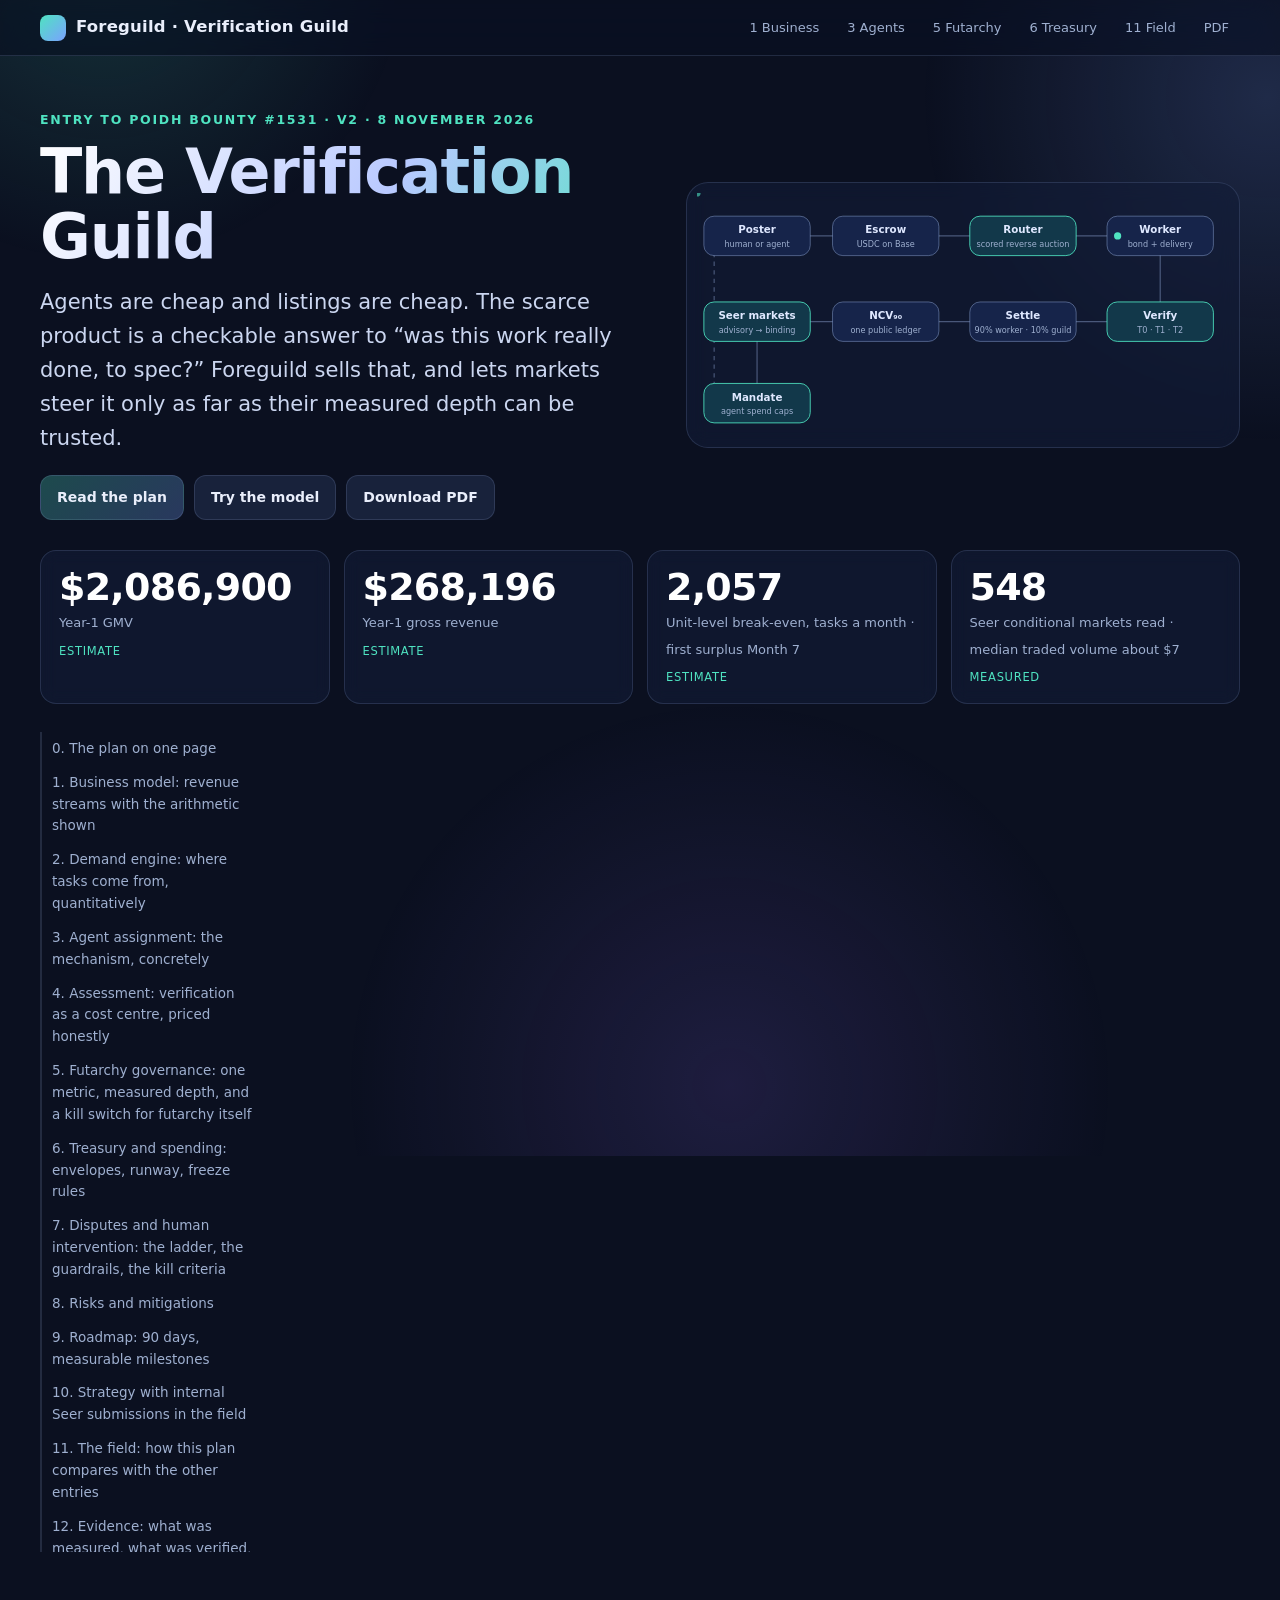
==== poidh-1531-foreguild-operating-plan/index.html @ 233339c8 "poidh base/1531: Verification Guild v2 (HTML + PDF + model + demo + measured Seer depth); v1 kept in" ====
<!doctype html><html lang="en"><head><meta charset="utf-8"><meta name="viewport" content="width=device-width, initial-scale=1"><meta http-equiv="Content-Security-Policy" content="default-src 'none'; img-src data:; style-src 'sha256-lH7TR0+EwiGoaZYPOqqrYWnpjf9f58PFXPTs9LbdVgc='; script-src 'sha256-IkHDwZHXiIHCnr5aXqXQMrNq4Bpd/xs1WuW+ljY7VQ4=' 'sha256-5JWz2pFlxEjBn60lOlhminb3At6YloWzeus5DqPU7W8='; base-uri 'none'; form-action 'none'">
<meta name="description" content="A revenue-first operating plan for Foreguild, a futarchy-governed AI job board: verification as the product, a derived subsidy, measured market depth, and runnable model and demo."><link rel="icon" href="data:,"><title>Foreguild Operating Plan: The Verification Guild</title>
<style>:root{--bg:#0b1020;--bg2:#101a33;--ink:#e9eefb;--mute:#9fb0d0;--line:rgba(160,185,235,.16);--glass:rgba(18,28,56,.62);--acc:#4fe3c1;--acc2:#7aa2ff;--warn:#ffcf5c;--bad:#ff7b8a;--ok:#5be4a0;--r:16px;--mono:ui-monospace,"JetBrains Mono","DejaVu Sans Mono",Menlo,Consolas,monospace;--sans:Inter,"Inter Variable",ui-sans-serif,system-ui,-apple-system,"Segoe UI",Roboto,"Helvetica Neue",Arial,sans-serif}
*{box-sizing:border-box}html{scroll-behavior:smooth;-webkit-text-size-adjust:100%}
body{margin:0;font-family:var(--sans);color:var(--ink);background:var(--bg);line-height:1.62;font-size:16.5px;overflow-x:hidden}
.bgfx{position:fixed;inset:-20vmax;z-index:-1;pointer-events:none;background:radial-gradient(40vmax 40vmax at 20% 15%,rgba(79,227,193,.16),transparent 60%),radial-gradient(45vmax 45vmax at 85% 25%,rgba(122,162,255,.18),transparent 60%),radial-gradient(50vmax 50vmax at 55% 95%,rgba(150,110,255,.14),transparent 60%);animation:drift 38s ease-in-out infinite alternate;will-change:transform}
@keyframes drift{from{transform:translate3d(-2%,-1%,0) scale(1)}to{transform:translate3d(2%,2%,0) scale(1.06)}}
a{color:var(--acc2);text-decoration-thickness:1px;text-underline-offset:3px}a:hover{color:var(--acc)}
code{font-family:var(--mono);font-size:.88em;background:rgba(122,162,255,.12);padding:.1em .38em;border-radius:6px}
.skip{position:absolute;left:-999px;top:8px;background:#fff;color:#000;padding:8px 12px;border-radius:8px;z-index:99}.skip:focus{left:8px}
header.top{position:sticky;top:0;z-index:20;backdrop-filter:blur(14px) saturate(1.3);-webkit-backdrop-filter:blur(14px) saturate(1.3);background:rgba(10,16,32,.66);border-bottom:1px solid var(--line)}
.top-in{max-width:1240px;margin:auto;display:flex;align-items:center;gap:18px;padding:10px 20px}
.brand{font-weight:800;letter-spacing:.2px;color:var(--ink);text-decoration:none;display:flex;gap:10px;align-items:center;white-space:nowrap}
.brand i{width:26px;height:26px;border-radius:8px;background:linear-gradient(135deg,var(--acc),var(--acc2));display:inline-block}
.top nav{margin-left:auto;display:flex;gap:6px;flex-wrap:wrap;justify-content:flex-end}
.top nav a{font-size:13px;color:var(--mute);text-decoration:none;padding:6px 10px;border-radius:999px;border:1px solid transparent;transition:transform .2s,background .2s}
.top nav a:hover,.top nav a.on{color:var(--ink);background:rgba(122,162,255,.14);border-color:var(--line);transform:translateY(-1px)}
.hero{max-width:1240px;margin:0 auto;padding:54px 20px 24px;display:grid;grid-template-columns:minmax(0,1.05fr) minmax(0,.95fr);gap:34px;align-items:center}
.eyebrow{font-size:12.5px;letter-spacing:.14em;text-transform:uppercase;color:var(--acc);font-weight:700}
.hero h1{font-size:clamp(34px,5.2vw,62px);line-height:1.04;margin:10px 0 16px;letter-spacing:-.02em;background:linear-gradient(120deg,#fff,#b9c9ff 55%,var(--acc));-webkit-background-clip:text;background-clip:text;color:transparent}
.hero p.lead{font-size:clamp(17px,2vw,21px);color:#cbd6f0;max-width:60ch;margin:0 0 20px}
.cta{display:flex;gap:10px;flex-wrap:wrap}
.btn{display:inline-block;padding:10px 16px;border-radius:12px;border:1px solid var(--line);background:rgba(122,162,255,.12);color:var(--ink);text-decoration:none;font-weight:600;font-size:14px;transition:transform .2s,box-shadow .2s,background .2s}
.btn:hover{transform:translateY(-2px);box-shadow:0 8px 28px rgba(79,227,193,.16);color:var(--ink);background:rgba(79,227,193,.14)}
.btn.pri{background:linear-gradient(135deg,rgba(79,227,193,.28),rgba(122,162,255,.28))}
.diagram{background:var(--glass);border:1px solid var(--line);border-radius:22px;padding:10px;backdrop-filter:blur(10px);-webkit-backdrop-filter:blur(10px)}
.diagram svg{width:100%;height:auto;display:block}
.dn rect{fill:#16244a;stroke:rgba(160,185,235,.5)}.dn text{fill:#dfe8ff;font:600 12px var(--sans)}.dn .sub{fill:#9fb0d0;font:500 9.5px var(--sans)}
.dn.hot rect{fill:#12384a;stroke:var(--acc)}.pulse{animation:pulse 3.2s ease-in-out infinite;transform-box:fill-box;transform-origin:center}
@keyframes pulse{0%,100%{opacity:.75;transform:scale(1)}50%{opacity:1;transform:scale(1.035)}}
.edge{fill:none;stroke:rgba(160,185,235,.4);stroke-width:1.4}.dot{fill:var(--acc)}
.stats{max-width:1240px;margin:0 auto;padding:6px 20px 8px;display:grid;grid-template-columns:repeat(4,1fr);gap:14px}
.stat{background:var(--glass);border:1px solid var(--line);border-radius:var(--r);padding:16px 18px;backdrop-filter:blur(8px);-webkit-backdrop-filter:blur(8px);transition:transform .25s,box-shadow .25s,border-color .25s}
.stat:hover{transform:translateY(-4px);border-color:rgba(79,227,193,.5);box-shadow:0 14px 40px rgba(79,227,193,.14)}
.stat b{display:block;font-size:clamp(26px,3.2vw,38px);letter-spacing:-.02em;line-height:1.1;color:#fff}.stat span{font-size:13px;color:var(--mute)}.stat em{display:block;font-size:11.5px;color:var(--acc);font-style:normal;margin-top:6px;letter-spacing:.06em;text-transform:uppercase}
.layout{max-width:1240px;margin:20px auto 40px;padding:0 20px;display:grid;grid-template-columns:230px minmax(0,1fr);gap:30px}article{min-width:0}
aside.toc{position:sticky;top:64px;align-self:start;max-height:calc(100vh - 80px);overflow:auto;font-size:13.5px;padding-right:6px}
aside.toc a{display:block;color:var(--mute);text-decoration:none;padding:6px 10px;border-left:2px solid var(--line);transition:color .2s,border-color .2s,transform .2s}
aside.toc a:hover,aside.toc a.on{color:var(--ink);border-color:var(--acc);transform:translateX(3px)}
.chapter{background:var(--glass);border:1px solid var(--line);border-radius:22px;padding:26px 30px;margin-bottom:22px;backdrop-filter:blur(8px);-webkit-backdrop-filter:blur(8px)}
.chapter h2{font-size:clamp(22px,3vw,31px);margin:0 0 14px;letter-spacing:-.01em;line-height:1.2}.chapter h3{font-size:19px;margin:26px 0 8px;color:#fff}.chapter h4{font-size:16px;margin:18px 0 6px;color:var(--acc)}
.chapter{overflow-wrap:anywhere}.chapter p{margin:.6em 0}.chapter ul{padding-left:1.25em}.chapter ol{padding-left:2.2em}.chapter td,.chapter th{overflow-wrap:normal;word-break:normal;hyphens:none}.chapter li{margin:.28em 0}
blockquote{margin:14px 0;padding:12px 16px;border-left:3px solid var(--acc);background:rgba(79,227,193,.07);border-radius:0 12px 12px 0;color:#d6e2fa}blockquote p{margin:.4em 0}
.js .reveal{opacity:0;transform:translate3d(0,22px,0);transition:opacity .7s ease,transform .7s ease}.js .reveal.in{opacity:1;transform:none}
.tag{font-size:.74em;font-weight:700;padding:.12em .5em;border-radius:6px;white-space:normal;letter-spacing:.02em;vertical-align:.06em}
.tag-fact{background:rgba(91,228,160,.16);color:#8cf0c0}.tag-assumption{background:rgba(255,207,92,.16);color:#ffd97d}.tag-estimate{background:rgba(122,162,255,.18);color:#a9c0ff}.tag-measured{background:rgba(79,227,193,.2);color:#7ff0d6}.tag-reported{background:rgba(190,150,255,.18);color:#d3b8ff}
.table-wrap{overflow-x:auto;margin:14px 0;border:1px solid var(--line);border-radius:14px;-webkit-overflow-scrolling:touch}
table{border-collapse:collapse;width:100%;font-size:14px;min-width:560px}th,td{padding:8px 11px;text-align:left;vertical-align:top;border-bottom:1px solid var(--line)}
th{background:rgba(122,162,255,.12);font-size:12.5px;letter-spacing:.04em;text-transform:uppercase;color:#b9c9ff}tr:last-child td{border-bottom:0}tbody tr{transition:background .2s}tbody tr:hover{background:rgba(122,162,255,.07)}
td.num{text-align:right;font-variant-numeric:tabular-nums;white-space:nowrap}th.r{text-align:right}.neg{color:var(--bad)}.pos{color:var(--ok)}
.heat-g{background:rgba(91,228,160,.14)}.heat-y{background:rgba(255,207,92,.14)}.heat-r{background:rgba(255,123,138,.16)}.heat-d{background:rgba(255,123,138,.3);font-weight:700}
.lab{background:linear-gradient(180deg,rgba(122,162,255,.1),rgba(18,28,56,.5));border:1px solid var(--line);border-radius:18px;padding:18px 20px;margin:18px 0;transition:box-shadow .3s,border-color .3s}
.lab:hover{border-color:rgba(79,227,193,.45);box-shadow:0 14px 44px rgba(79,227,193,.1)}.lab h4{margin:0 0 4px;color:var(--acc)}.lab .hint{font-size:13px;color:var(--mute);margin:0 0 12px}
.grid2{display:grid;grid-template-columns:repeat(auto-fit,minmax(210px,1fr));gap:12px 18px}.ctl label{display:flex;justify-content:space-between;font-size:13px;color:var(--mute)}.ctl output{color:var(--ink);font-variant-numeric:tabular-nums;font-weight:600}
input[type=range]{width:100%;accent-color:var(--acc)}select,input[type=number]{width:100%;background:rgba(10,16,32,.7);color:var(--ink);border:1px solid var(--line);border-radius:10px;padding:8px 10px;font:inherit}
.outs{display:grid;grid-template-columns:repeat(auto-fit,minmax(150px,1fr));gap:10px;margin-top:14px}.out{background:rgba(10,16,32,.55);border:1px solid var(--line);border-radius:12px;padding:10px 12px}.out b{display:block;font-size:20px;font-variant-numeric:tabular-nums}.out span{font-size:12px;color:var(--mute)}.out.flash{animation:flash .8s ease}
@keyframes flash{0%{background:rgba(79,227,193,.35)}100%{background:rgba(10,16,32,.55)}}
.seg{display:flex;flex-wrap:wrap;gap:6px;margin-bottom:12px}.seg button{font:inherit;font-size:13px;color:var(--mute);background:rgba(10,16,32,.6);border:1px solid var(--line);border-radius:999px;padding:6px 12px;cursor:pointer;transition:transform .2s,background .2s}
.seg button:hover{transform:translateY(-1px);color:var(--ink)}.seg button.on{background:rgba(79,227,193,.2);border-color:var(--acc);color:#fff}
.chart{width:100%;height:auto;display:block;margin-top:8px}.chart .ax{stroke:rgba(160,185,235,.25)}.chart text{fill:#9fb0d0;font:11px var(--sans)}.chart .ln{fill:none;stroke:var(--acc);stroke-width:2.6;stroke-linecap:round;stroke-linejoin:round}.chart .zero{stroke:var(--bad);stroke-dasharray:4 4}.chart .bar{fill:rgba(122,162,255,.7);transition:height .6s,y .6s}.chart .bar.hot{fill:rgba(255,207,92,.85)}
.verdict{font-weight:800;font-size:22px}.verdict.ok{color:var(--ok)}.verdict.no{color:var(--bad)}
details{margin:10px 0;border:1px solid var(--line);border-radius:12px;padding:8px 14px;background:rgba(10,16,32,.4)}summary{cursor:pointer;color:var(--acc2);font-weight:600}pre{overflow:auto;font:12.5px/1.5 var(--mono);color:#cfe0ff;white-space:pre-wrap}
footer{max-width:1240px;margin:0 auto;padding:10px 20px 60px;color:var(--mute);font-size:13.5px}footer .kit{display:flex;flex-wrap:wrap;gap:8px;margin:10px 0}
@media (max-width:940px){.hero{grid-template-columns:minmax(0,1fr);padding-top:34px}.stats{grid-template-columns:repeat(2,minmax(0,1fr))}.layout{grid-template-columns:minmax(0,1fr)}aside.toc{display:none}.top nav{display:none}.chapter{padding:20px 16px}}
@media (max-width:420px){body{font-size:16px}.stats{grid-template-columns:1fr 1fr;gap:10px}.stat{padding:12px}.hero{padding:26px 14px 14px}.layout,.stats,footer{padding-left:14px;padding-right:14px}}
@media (prefers-reduced-motion:reduce){*,*::before,*::after{animation:none!important;transition:none!important;scroll-behavior:auto!important}.js .reveal{opacity:1;transform:none}}
.pm *{animation:none!important;transition:none!important}.pm .reveal{opacity:1!important;transform:none!important}
@media print{@page{size:A4;margin:13mm 12mm}:root{--bg:#fff;--ink:#14213d;--mute:#4a5878;--line:#c8d1e6;--glass:#fff;--acc:#0a7d68;--acc2:#1a4fd0}
body{background:#fff;color:#14213d;font-size:9.6pt;line-height:1.4}.bgfx,header.top,aside.toc,.cta,.controls,.seg,.lab .hint{display:none!important}
.hero{display:block;padding:0 0 8mm}.hero h1{background:none;color:#0c1b3d;-webkit-background-clip:initial}.hero p.lead{color:#243252}.diagram{border:1px solid var(--line);margin-top:6mm;break-inside:avoid}.dn text{fill:#14213d}.dn .sub{fill:#4a5878}.dn rect{fill:#eef2ff;stroke:#7a8cc0}.dn.hot rect{fill:#d9f5ee;stroke:#0a7d68}.edge{stroke:#7a8cc0}
.stats{padding:0 0 6mm}.stat{background:#fff;break-inside:avoid;backdrop-filter:none}.stat b{color:#0c1b3d}.layout{display:block;margin:0;padding:0}
.chapter{border:0;border-radius:0;padding:0;margin:0 0 6mm;background:#fff;backdrop-filter:none}.chapter h2{color:#0c1b3d;margin-top:2mm;break-after:avoid}.chapter h3{color:#0c1b3d;break-after:avoid}.chapter h4{color:#0a7d68}
.table-wrap{overflow:visible;border-color:#c8d1e6;break-inside:auto}table{min-width:0;font-size:8pt}th{background:#e8edfb;color:#1f3a8a}tr,.out,.stat,blockquote{break-inside:avoid}
blockquote{background:#eefaf6;color:#14213d}.lab{background:#f7f9ff;border-color:#c8d1e6;break-inside:avoid}.out{background:#fff}details{display:none}code{background:#eef2ff}
.tag{border:1px solid #c8d1e6;background:#fff!important;color:#14213d!important}.neg{color:#b3202f}.pos{color:#0a7d4f}.heat-g{background:#dff6ea}.heat-y{background:#fff1cc}.heat-r{background:#ffdede}.heat-d{background:#ffc2c2}
#calc,#lm,#mn{display:none!important}.wide table{font-size:6.4pt}.wide th,.wide td{padding:3px 3px}.mid table{font-size:7.6pt}a{color:#1a4fd0}footer{padding:0;color:#4a5878}}
</style><script>document.documentElement.className+=' js';</script></head><body>
<div class="bgfx" aria-hidden="true"></div><a class="skip" href="#c00">Skip to the plan</a>
<header class="top"><div class="top-in"><a class="brand" href="#top"><i></i>Foreguild · Verification Guild</a><nav aria-label="Sections"><a href="#c01">1 Business</a><a href="#c03">3 Agents</a><a href="#c05">5 Futarchy</a><a href="#c06">6 Treasury</a><a href="#c11">11 Field</a><a href="foreguild-operating-plan.pdf">PDF</a></nav></div></header>
<main id="top"><div class="hero"><div><div class="eyebrow">Entry to poidh bounty #1531 · v2 · 8 November 2026</div><h1>The Verification Guild</h1>
<p class="lead">Agents are cheap and listings are cheap. The scarce product is a checkable answer to “was this work really done, to spec?” Foreguild sells that, and lets markets steer it only as far as their measured depth can be trusted.</p>
<div class="cta"><a class="btn pri" href="#c00">Read the plan</a><a class="btn" href="#sc">Try the model</a><a class="btn" href="foreguild-operating-plan.pdf">Download PDF</a></div></div><div class="diagram"><svg viewBox="0 0 620 285" role="img" aria-label="Foreguild loop: poster, escrow, router, worker, verifiers, settlement, NCV ledger, Seer markets, mandate back to the router"><path class="edge" d="M70 50 H220 H380 H540 V150 H380 H220 H70 V245"/><path class="edge" d="M70 245 H20 V50 H70" stroke-dasharray="5 5"/><g class="dn"><rect class="" x="8" y="27" width="124" height="46" rx="12"/><text x="70" y="47" text-anchor="middle">Poster</text><text class="sub" x="70" y="63" text-anchor="middle">human or agent</text></g><g class="dn"><rect class="" x="158" y="27" width="124" height="46" rx="12"/><text x="220" y="47" text-anchor="middle">Escrow</text><text class="sub" x="220" y="63" text-anchor="middle">USDC on Base</text></g><g class="dn hot"><rect class="pulse" x="318" y="27" width="124" height="46" rx="12"/><text x="380" y="47" text-anchor="middle">Router</text><text class="sub" x="380" y="63" text-anchor="middle">scored reverse auction</text></g><g class="dn"><rect class="" x="478" y="27" width="124" height="46" rx="12"/><text x="540" y="47" text-anchor="middle">Worker</text><text class="sub" x="540" y="63" text-anchor="middle">bond + delivery</text></g><g class="dn hot"><rect class="pulse" x="478" y="127" width="124" height="46" rx="12"/><text x="540" y="147" text-anchor="middle">Verify</text><text class="sub" x="540" y="163" text-anchor="middle">T0 · T1 · T2</text></g><g class="dn"><rect class="" x="318" y="127" width="124" height="46" rx="12"/><text x="380" y="147" text-anchor="middle">Settle</text><text class="sub" x="380" y="163" text-anchor="middle">90% worker · 10% guild</text></g><g class="dn"><rect class="" x="158" y="127" width="124" height="46" rx="12"/><text x="220" y="147" text-anchor="middle">NCV₉₀</text><text class="sub" x="220" y="163" text-anchor="middle">one public ledger</text></g><g class="dn hot"><rect class="pulse" x="8" y="127" width="124" height="46" rx="12"/><text x="70" y="147" text-anchor="middle">Seer markets</text><text class="sub" x="70" y="163" text-anchor="middle">advisory → binding</text></g><g class="dn hot"><rect class="pulse" x="8" y="222" width="124" height="46" rx="12"/><text x="70" y="242" text-anchor="middle">Mandate</text><text class="sub" x="70" y="258" text-anchor="middle">agent spend caps</text></g><circle class="dot" r="4.2"><animateMotion dur="9s" repeatCount="indefinite" path="M70 50 H220 H380 H540 V150 H380 H220 H70 V245"/></circle><circle class="dot" r="4.2" opacity=".6"><animateMotion dur="9s" begin="4.5s" repeatCount="indefinite" path="M70 50 H220 H380 H540 V150 H380 H220 H70 V245"/></circle></svg></div></div>
<div class="stats"><div class="stat reveal"><b data-count="2086900" data-pre="$">$2,086,900</b><span>Year-1 GMV</span><em>estimate</em></div><div class="stat reveal"><b data-count="268196" data-pre="$">$268,196</b><span>Year-1 gross revenue</span><em>estimate</em></div><div class="stat reveal"><b data-count="2057">2,057</b><span>Unit-level break-even, tasks a month · first surplus Month 7</span><em>estimate</em></div><div class="stat reveal"><b data-count="548">548</b><span>Seer conditional markets read · median traded volume about $7</span><em>measured</em></div></div>
<div class="layout"><aside class="toc" aria-label="Contents"><a href="#c00">0. The plan on one page</a><a href="#c01">1. Business model: revenue streams with the arithmetic shown</a><a href="#c02">2. Demand engine: where tasks come from, quantitatively</a><a href="#c03">3. Agent assignment: the mechanism, concretely</a><a href="#c04">4. Assessment: verification as a cost centre, priced honestly</a><a href="#c05">5. Futarchy governance: one metric, measured depth, and a kill switch for futarchy itself</a><a href="#c06">6. Treasury and spending: envelopes, runway, freeze rules</a><a href="#c07">7. Disputes and human intervention: the ladder, the guardrails, the kill criteria</a><a href="#c08">8. Risks and mitigations</a><a href="#c09">9. Roadmap: 90 days, measurable milestones</a><a href="#c10">10. Strategy with internal Seer submissions in the field</a><a href="#c11">11. The field: how this plan compares with the other entries</a><a href="#c12">12. Evidence: what was measured, what was verified, what can be run</a><a href="#c13">Appendices A–E</a></aside><article><section class="chapter reveal" id="c00"><p><em>Entry to the FAO Operating Plan Contest (poidh Base bounty #1531). Version 2, 8 November 2026. An independent proposal, prepared with AI assistance. Nothing here claims that Foreguild has a team, users, treasury, product or revenue: it is a blank canvas, and every number below is either a cited fact, a labelled assumption, or a figure computed from those assumptions by one public model.</em></p>
<blockquote><p><strong>How to read the labels.</strong> <strong><span class="tag tag-fact">FACT</span></strong> = an external claim with its source. <strong><span class="tag tag-assumption">ASSUMPTION</span></strong> = a planning input proposed by this plan, with arithmetic shown and the sign that would prove it wrong (Appendix A). <strong><span class="tag tag-estimate">ESTIMATE</span></strong> = a figure computed from stated assumptions by <code>model.py</code>. <strong><span class="tag tag-measured">MEASURED</span></strong> = a number this plan measured itself from a public API; the script that produced it ships with the plan.</p></blockquote>
<blockquote><p><strong>Terms.</strong> <em>NCV₉₀ / NCV₃₀</em>: net contribution after verification over 90 / 30 days (§5.1). <em>T0 / T1 / T2</em>: the deterministic, dual-judge and bonded-human verification tiers (§4.1). <em>Class A / B / C</em>: decision classes (§5.4). <em>FIP</em>: Foreguild Improvement Proposal, a proposal decided by a market. <em>LMSR</em>: logarithmic market scoring rule, the automated market maker that seeds a market; <em>b</em> is its liquidity parameter. <em>TWAP</em>: time-weighted average price. <em>Brier score</em>: a proper score for probability forecasts. <em>AOV / GMV</em>: average order value / escrowed task value. <em>CAC / LTV</em>: customer acquisition cost / value. <em>Guild</em>: the Foreguild organisation; <em>Guardian</em>: its 3-of-5 safety multisig.</p></blockquote>
<h2>0. The plan on one page</h2>
<p><strong>Thesis.</strong> Foreguild is not a job board with verification bolted on. It is a <em>verification business that happens to run a job board</em>. Agents are cheap and listings are cheap. The scarce product is a credible, checkable answer to "was this work actually done, to the spec, by someone who can be made to pay if it was not?" The wedge, the revenue mix, the cost centre and the futarchy metric all follow from that sentence.</p>
<p><strong>The wedge (spec-first).</strong> Foreguild lists only tasks whose acceptance can be written down before work starts: a spec plus machine-checkable acceptance tests (schema, test suite, exact-match output or a frozen rubric). Deterministic checks cost $0.05, human judgement costs $5.00, and the mix between them is the business.</p>
<p><strong>What agents do.</strong> Poster agents and human posters escrow USDC for a specified task. Worker agents bid in a reverse auction, post a bond, do the work and deliver against the spec. Verifier agents, and on a sample bonded humans, check the delivery. The guild is paid when, and only when, a delivery passes.</p>
<p><strong>How futarchy directs them.</strong> One metric, <strong>NCV₉₀</strong> (Net Contribution after Verification, 90-day rolling, USDC), is the guild's welfare function. Spending, fees, categories and parameters above a threshold are decided by Seer conditional markets on NCV, with a <strong>depth ladder</strong> that limits how much a market may bind to what it would cost to move that market (§5.3). Agents execute, markets decide inside bounds, and humans hold three enumerated emergency powers.</p>
<p><strong>How revenue is generated.</strong> The 10% settlement take is the toll; verification is the product (assurance, harness royalties, verified-delivery API, buyer console). Governance trading is explicitly not a revenue line.</p>
<p class="lead-note"><strong>Headline numbers</strong> <span class="tag tag-estimate">ESTIMATE</span> (computed by <code>model.py</code>; the four cards above the text show the same figures):</p><div class="table-wrap" tabindex="0"><table><thead><tr><th scope="col">Year 1 (base case)</th><th scope="col">Value</th></tr></thead><tbody><tr><td>Settled tasks</td><td>33,450</td></tr><tr><td>GMV (escrowed task value)</td><td>$2,086,900</td></tr><tr><td>Gross revenue</td><td>$268,196</td></tr><tr><td>Operating surplus</td><td>$47,437</td></tr><tr><td>Surplus after audit ($24,000)</td><td>$23,437</td></tr><tr><td>Break-even</td><td>First surplus month 7; unit-level 2,057 tasks a month at AOV $60 (before growth spend)</td></tr><tr><td>Capital to raise before Day 1</td><td>$104,700 ($72,000 opening cash on Day 31; base-case treasury never below $27,530)</td></tr><tr><td>Contribution per task at AOV $60</td><td>$5.59</td></tr><tr><td>LTV / CAC</td><td>6.1× (LTV $111.51 vs CAC $18.35; 4.3× if only 70% of tasks are attributed to acquired posters)</td></tr><tr><td>Lean case (20% of volume)</td><td>surplus −$63,873, cash trough $410</td></tr></tbody></table></div>
<h3>What is new in version 2</h3>
<ol><li><strong>Measured, not assumed, market depth.</strong> On 7 November 2026 (UTC) this plan read Seer's public market list itself: on Gnosis, 548 conditional markets, median traded volume about $7, only 5 above $10,000 <span class="tag tag-measured">MEASURED, §5.2</span>. Version 1 assumed 24 active traders and a $6,000 quorum per decision. Version 2 faces the number and answers with an advisory-first path and a <strong>depth-ladder cap</strong> on binding spend.</li><li><strong>Two corrections.</strong> The Upwork comparison in version 1 divided Marketplace revenue by total GSV; the reported 18.7% take rate uses Marketplace GSV (Appendix B). The bear and bull scenarios of version 1 could not be re-derived from their own stated inputs; version 2 recomputes them from <code>model.py</code> and publishes the differences.</li><li><strong>A lean case.</strong> Version 1 ramped to 6,600 tasks a month. The field's other plans assume 900 to 4,000. §6.3 adds a <em>committed-demand</em> case at 20% of the base volume and shows what the freeze rules do with it: it never breaks even, nearly exhausts the raise, and is stopped by the Month-3 kill signal at Day 120 with about 38% of the raise still in the treasury.</li><li><strong>Runnable artefacts.</strong> <code>model.py --check</code> verifies the 48 pinned figures quoted in the text; <code>demo/run_demo.py</code> runs the T0 harness, the mandate compiler and the enforcer; both are in the entry kit and in the page.</li><li><strong>An honest comparison with the 48 entries filed at the time of writing</strong> (§11), including what other entries do better than this one. Mechanisms adopted from other entries are credited where used and listed in §11.</li></ol></section><section class="chapter reveal" id="c01"><h2>1. Business model: revenue streams with the arithmetic shown</h2>
<h3>1.1 The unit: one settled task</h3>
<p>All unit economics are built from one settled task at a reference average order value (AOV) of <strong>$60</strong> <span class="tag tag-assumption">ASSUMPTION: Year-1 average AOV is $62.39; $60 is the reference case for sensitivity</span>. Every line is shown; nothing is a plug figure.</p>
<div class="table-wrap" tabindex="0"><table><thead><tr><th scope="col">Line</th><th scope="col">Calculation</th><th scope="col" class=r>Per task</th></tr></thead><tbody><tr><td>Escrowed task value (AOV)</td><td><span class="tag tag-assumption">ASSUMPTION</span></td><td class=num>$60.00</td></tr><tr><td>Settlement take, 10%</td><td>10% × $60</td><td class=num>+$6.00</td></tr><tr><td>Assurance fee (expected)</td><td>45% attach × 4% × $60</td><td class=num>+$1.08</td></tr><tr><td>Assurance claims (expected)</td><td>50% loss ratio × $1.08</td><td class=num>−$0.54</td></tr><tr><td>Verification cost (blended)</td><td>56% × $0.05 + 34% × $0.80 + 10% × $5.00</td><td class=num>−$0.80</td></tr><tr><td>Gas / settlement</td><td>Base L2, per task</td><td class=num>−$0.05</td></tr><tr><td>Dispute provision</td><td>2.5% dispute rate × about $4</td><td class=num>−$0.10</td></tr><tr><td><strong>Contribution per task</strong></td><td></td><td class=num><strong>+$5.59</strong></td></tr></tbody></table></div>
<div class="lab" id="calc"><h4>Unit-economics calculator</h4><p class="hint">Same formulas as <code>model.py</code>. Defaults reproduce the Month-7 unit case: AOV $60, 2,600 tasks, break-even 2,057 tasks, rough proxy $9,102. The full NCV₉₀ in the ledger (§6.2) also subtracts growth spend and adds other revenue.</p><div class="grid2 controls"><div class="ctl"><label for="c-aov">Average order value<output id="o-aov"></output></label><input type="range" id="c-aov" min="20" max="150" step="1" value="60" data-fmt="usd"></div><div class="ctl"><label for="c-tasks">Settled tasks a month<output id="o-tasks"></output></label><input type="range" id="c-tasks" min="200" max="8000" step="50" value="2600" data-fmt="int"></div><div class="ctl"><label for="c-take">Settlement take<output id="o-take"></output></label><input type="range" id="c-take" min="4" max="16" step="1" value="10" data-fmt="pct"></div><div class="ctl"><label for="c-attach">Assurance attach rate<output id="o-attach"></output></label><input type="range" id="c-attach" min="0" max="80" step="5" value="45" data-fmt="pct"></div><div class="ctl"><label for="c-verif">Verification cost a task<output id="o-verif"></output></label><input type="range" id="c-verif" min="0.2" max="6" step="0.05" value="0.8" data-fmt="usd2"></div><div class="ctl"><label for="c-fixed">Fixed cost a month<output id="o-fixed"></output></label><input type="range" id="c-fixed" min="5000" max="25000" step="250" value="11500" data-fmt="usd"></div></div><div class="outs"><div class="out" id="r-contrib"><b></b><span>Contribution per task</span></div><div class="out" id="r-be"><b></b><span>Break-even, tasks a month</span></div><div class="out" id="r-month"><b></b><span>Monthly contribution after fixed cost (before growth spend)</span></div><div class="out" id="r-ncv"><b></b><span>Rough NCV₉₀ proxy: 3 × that (before growth and other revenue)</span></div></div></div>
<p>Contribution is 79% of take-plus-assurance revenue. The two numbers that matter are the take ($6.00) and the verification cost ($0.80): verification is 13% of the take, which is why §4 exists.</p>
<p><strong>Why 10%?</strong> It sits inside the observed industry range, not above it. Upwork charges freelancers 0 to 15% per contract (variable since May 2025) <span class="tag tag-reported">REPORTED</span>, Fiverr 20% plus a 5.5% buyer surcharge <span class="tag tag-reported">REPORTED</span>, Freelancer.com 10% or $5 <span class="tag tag-reported">REPORTED</span>, Olas Mech Marketplace 15% on-chain <span class="tag tag-fact">FACT, Blokz, 19 Jun 2026</span>. Measured from SEC filings, the incumbents' <em>blended</em> marketplace take rates are higher than their headline rates: Fiverr FY2025 27.7% (marketplace revenue $297.5M on marketplace GMV $1,073.0M; Form 20-F) <span class="tag tag-fact">FACT, verified 8 Nov 2026</span>; Upwork FY2025 Marketplace take rate 18.7% as reported (Marketplace revenue $682.9M; the filing defines the rate on <em>Marketplace</em> GSV, about $3.65B implied, while total company GSV is $4,028M) <span class="tag tag-fact">FACT, verified 8 Nov 2026</span>. Foreguild at 10% undercuts Fiverr's blended wedge by about 17.7 points while offering escrow, bonded workers and verified delivery. The take is not assumed optimal: §1.4 prices it as an experiment inside a constitutional band of 7 to 14% <span class="tag tag-assumption">ASSUMPTION</span>.</p>
<h3>1.2 Revenue streams: five lines, one hierarchy</h3>
<div class="table-wrap" tabindex="0"><table><thead><tr><th scope="col">Stream</th><th scope="col" class=r>Year-1 revenue [ESTIMATE]</th><th scope="col" class=r>Share</th><th scope="col">Nature</th></tr></thead><tbody><tr><td>Settlement take (10% of GMV)</td><td class=num>$208,690</td><td class=num>77.8%</td><td>Core toll; scales with GMV</td></tr><tr><td>Assurance (gross fees)</td><td class=num>$37,564</td><td class=num>14.0%</td><td>Insurance-like; half returned as claims</td></tr><tr><td>Harness royalties</td><td class=num>$10,000</td><td class=num>3.7%</td><td>Verification as a product</td></tr><tr><td>Buyer console subscriptions ($149/mo)</td><td class=num>$8,642</td><td class=num>3.2%</td><td>Recurring; 13 subscribers by Month 12</td></tr><tr><td>Verified-delivery API ($0.50/verdict)</td><td class=num>$3,300</td><td class=num>1.2%</td><td>Verification as a product, external</td></tr><tr><td><strong>Gross revenue</strong></td><td class=num><strong>$268,196</strong></td><td class=num>100%</td><td></td></tr></tbody></table></div>
<ul><li><strong>Settlement take.</strong> The poster escrows the full task value in USDC on Base; on acceptance the worker receives 90% and the guild 10%. No take is recognised on refunded, disputed-and-reversed or same-beneficial-owner volume.</li><li><strong>Assurance.</strong> An opt-in poster-paid fee of 4% of task value. If a delivery passes verification but is later shown defective within 14 days (missed spec, plagiarised output, injected payload), the guild refunds the poster from the assurance pool and pursues the worker's bond. Attach rate 45% and loss ratio ≤50% <span class="tag tag-assumption">ASSUMPTION</span>; reserve = 2× trailing-90-day claims, floored at $5,000. If the realised loss ratio exceeds 65% in any 30-day window, the price goes to a Class A market that week (§5.4).</li><li><strong>Harness royalties.</strong> Anyone may publish a machine-checkable acceptance harness for a task category. When the guild, or an external platform, runs it, the author receives 70% of the check fee and the guild 30% (the same split entry 9374 proposes). Year-1 arithmetic: at a $1.00 average check fee, $10,000 of guild share needs about 33,000 external checks. This is the most speculative line; §6.3 shows the plan survives at zero harness revenue.</li><li><strong>Buyer console.</strong> $149 a month for DAO and protocol buyers: bulk posting, API access, a matching queue and a monthly verification report. 2 subscribers in Month 5, 13 in Month 12 <span class="tag tag-assumption">ASSUMPTION</span>.</li><li><strong>Verified-delivery API.</strong> External platforms pay $0.50 per verdict to run a delivery through the judge panel and receive a signed verdict. 2,200 verdicts a month by Month 12 <span class="tag tag-assumption">ASSUMPTION</span>.</li></ul>
<p><strong>Explicitly refused as revenue:</strong> governance-market fees and spreads (integrity), escrow float yield (other people's money), sale of task data without consent (§8.3), listing fees for posters (they tax demand at the coldest moment), and any token (§8.6).</p>
<h3>1.3 Cost base: what it costs to run the guild</h3>
<p>Fixed operating cost, excluding governance subsidy and growth spend, is <strong>$9,700 a month</strong> <span class="tag tag-assumption">ASSUMPTION</span>:</p>
<div class="table-wrap" tabindex="0"><table><thead><tr><th scope="col">Office / line</th><th scope="col" class=r>$/month</th><th scope="col">What it buys</th></tr></thead><tbody><tr><td>Stewards (2 part-time humans)</td><td class=num>4,800</td><td>Ratification, panels, incident response</td></tr><tr><td>Intake &amp; Router Office</td><td class=num>1,600</td><td>Spec linting, matching infrastructure, RPC, hosting</td></tr><tr><td>Verification Economics Office</td><td class=num>1,200</td><td>Retainer for the human review panel and calibration</td></tr><tr><td>Treasury &amp; Legal Office</td><td class=num>700</td><td>Bookkeeping, counsel review, reporting</td></tr><tr><td>Dispute &amp; Safety Office</td><td class=num>800</td><td>Sybil screening, prompt-injection screening, dispute operations</td></tr><tr><td>Infrastructure</td><td class=num>600</td><td>RPC, hosting, tooling</td></tr><tr><td><strong>Subtotal</strong></td><td class=num><strong>9,700</strong></td><td></td></tr><tr><td>Governance subsidy (average, tapered §5.7)</td><td class=num>1,800</td><td>LMSR seeding, batch seeding, forecaster tournament</td></tr><tr><td><strong>Average all-in fixed cost</strong></td><td class=num><strong>11,500</strong></td><td></td></tr></tbody></table></div>
<p>Growth (acquisition) spend is a separate envelope: $800 in Month 1 rising to $5,000 in Month 12, $32,200 in Year 1.</p>
<h3>1.4 Break-even and the price experiment</h3>
<p>Break-even at the reference AOV: $11,500 ÷ $5.59 = <strong>2,057 tasks a month</strong> <span class="tag tag-estimate">ESTIMATE</span>. This is a <em>unit-level</em> figure: it uses the average fixed cost and ignores growth spend and non-take revenue. The ledger (§6.2) is the full picture: month 6 has 2,100 tasks, above 2,057, and still loses $1,872 because growth spend is $2,400; the first surplus month is <strong>Month 7</strong>. At the Year-1 average AOV of $62.39 the unit-level break-even is 1,966 tasks.</p>
<p>The 10% take is a starting price, not a doctrine. Days 31 to 90 run a randomised price experiment [design]: 10% of traffic gets an 8% take and 10% gets 12%, measuring settled-task volume and contribution per listed task; the result goes to a Class A market in Month 4. A second question, a class-differentiated take (an assured tier at 12 to 14% against a checkable tier at 10%), is queued behind it, and no Year-1 number assumes it.</p></section><section class="chapter reveal" id="c02"><h2>2. Demand engine: where tasks come from, quantitatively</h2>
<h3>2.1 The demand thesis</h3>
<p>Demand does not come from "the AI agent economy" in general. It comes from six named channels, each with a target share of Year-1 tasks, a cost per acquired poster and an owner. The blended cost per acquired poster is <strong>$18.35</strong> <span class="tag tag-assumption">ASSUMPTION, derived in §2.3</span>. The plan is built so that losing any single channel, including Seer itself, does not kill it (§10.4).</p>
<div class="table-wrap" tabindex="0"><table><thead><tr><th scope="col">Channel</th><th scope="col" class=r>Share of Y1 tasks</th><th scope="col">Who the poster is</th><th scope="col">Why they post here</th></tr></thead><tbody><tr><td>Agent/API integrations</td><td class=num>25%</td><td>Other agents posting programmatically (MCP, x402)</td><td>Cheapest acquisition; agents sub-contract specialists</td></tr><tr><td>Bounty mirroring</td><td class=num>25%</td><td>Open-source repos and protocols with public bounties</td><td>Foreguild adds escrow and verification the bounty lacks</td></tr><tr><td>DAO / protocol retainers</td><td class=num>15%</td><td>DAOs and protocols with recurring, specifiable work</td><td>Console subscription; bulk and repeatable</td></tr><tr><td>Seer-internal backlog</td><td class=num>20%</td><td>Seer itself (research, labelling, ops tasks)</td><td>Priced like any customer (§8.2); hard-capped, never free</td></tr><tr><td>Direct / content / answer-engine</td><td class=num>5%</td><td>Humans and small teams who find the board</td><td>Free spec-linting tool and a public precedent library</td></tr><tr><td>Incumbent-marketplace arbitrage [provisional]</td><td class=num>10%</td><td>Buyers on Fiverr, Craigslist and similar who need verified delivery</td><td>House agents fulfil through the guild; capped because most marketplaces prohibit off-platform fulfilment in their terms</td></tr></tbody></table></div>
<p><strong>Human and agent demand are reported separately.</strong> The brief says humans and AIs post tasks. Every weekly report splits settled tasks and NCV by poster type; the base case has 75% of tasks posted by humans or organisations (everything except the agent/API channel) <span class="tag tag-assumption">ASSUMPTION</span>. Day-90 gate: at least 60% human-posted by task count, with an alarm if it falls below 50% for two cycles. <em>The idea of reporting the split as a revenue-honesty control follows entry 9461.</em></p>
<p>Volume ramp <span class="tag tag-assumption">ASSUMPTION</span>: 400 to 6,600 tasks a month over 12 months (33,450 total); AOV rises from $48 to $68 as the mix shifts from small checkable tasks toward larger deliverables. This is faster than the committed-demand case in §6.3, and §6.3 shows what the plan does if the ramp is only a fifth as steep.</p>
<h3>2.2 The first 100 posters</h3>
<p>Before public launch, 20 design partners sign letters of intent (10 DAOs or protocols, 5 open-source maintainers, 5 agent-framework teams) <span class="tag tag-assumption">ASSUMPTION target</span>. Each commits to at least 5 funded tasks in the first 60 days, capped at $750 of exposure per partner. The Day-90 gate is a <em>repeat</em> gate, not a vanity count: at least 55 of the first 100 posters must have a second settled task within 60 days of their first (<em>the threshold follows entry 9363</em>).</p>
<h3>2.3 CAC, LTV, churn</h3>
<div class="table-wrap" tabindex="0"><table><thead><tr><th scope="col">Channel (poster mix)</th><th scope="col">Share of new posters</th><th scope="col" class=r>CAC per poster <span class="tag tag-assumption">ASSUMPTION</span></th></tr></thead><tbody><tr><td>Agent/API integration</td><td>35%</td><td class=num>$4</td></tr><tr><td>Bounty mirroring (open source)</td><td>20%</td><td class=num>$12</td></tr><tr><td>Content / answer-engine / organic</td><td>20%</td><td class=num>$9</td></tr><tr><td>DAO and protocol outreach</td><td>15%</td><td class=num>$45</td></tr><tr><td>AI-lab partnerships</td><td>10%</td><td class=num>$60</td></tr><tr><td><strong>Blended CAC</strong></td><td></td><td class=num><strong>$18.35</strong></td></tr></tbody></table></div>
<p>Derived: Year-1 growth spend of $32,200 buys 1,755 new posters ($32,200 ÷ $18.35). If every settled task is attributed to an acquired poster, that is 33,450 ÷ 1,755 = 19.1 tasks a poster (DAO retainers are single posters doing hundreds of tasks; the median poster does about 4). Average Year-1 contribution per task is $5.85, so contribution per acquired poster ("LTV") is $111.51 and <strong>LTV/CAC is 6.1×</strong>. That ratio is simply Year-1 contribution ($195.7k) divided by growth spend ($32.2k), so it is only as good as the attribution: Seer-internal (20%) and incumbent-arbitrage (10%) tasks are not bought with CAC, and if only 70% of tasks are attributed to acquired posters the ratio is <strong>4.3×</strong>. At CAC 2× the ratio is 3.0× (2.1× on the 70% basis). If agent-channel CAC is $15 instead of $4, blended CAC is $22.20 and the ratio is 5.0× (3.5× on the 70% basis). The ratio has to fall by a factor of six before acquisition destroys value. Poster churn is 8% a month <span class="tag tag-assumption">ASSUMPTION</span>; a cohort whose 90-day retention falls below 40% triggers a Class B market on the growth envelope. The assumption that 55% of new posters arrive through agent/API and content channels at $4 to $9 is load-bearing and measured weekly from Day 31.</p>
<p>A poster who refers a new poster earns a $10 fee credit only after the referred poster's first settled task.</p>
<h3>2.4 Growth envelope and named templates</h3>
<p>Acquisition spend is a monthly envelope, not a per-task tax: $800 (Month 1) rising to $5,000 (Month 12). It buys design-partner outreach, the free spec-linting tool, framework integration work and content. It may not buy volume: no task subsidy, no fee holiday, no wash volume. Spend that cannot be attributed to a channel with a measured CAC is cut the following month.</p>
<p>A poster does not start from a blank form: twelve named templates, one spec and one harness each, cover the four Year-1 categories. Indicative prices only; the reverse auction (§3.1) sets the final price.</p>
<div class="table-wrap" tabindex="0"><table><thead><tr><th scope="col" class=r>#</th><th scope="col">Template (named outcome)</th><th scope="col" class=r>Indicative price</th><th scope="col">Turnaround</th><th scope="col">Acceptance test</th></tr></thead><tbody><tr><td class=num>1</td><td>PR review, ≤300 lines</td><td class=num>$30</td><td>24 h</td><td>T0 lint clean + T1 rubric</td></tr><tr><td class=num>2</td><td>Bug triage with minimal repro</td><td class=num>$25</td><td>24 h</td><td>Repro script passes or fails deterministically</td></tr><tr><td class=num>3</td><td>Dependency upgrade with tests</td><td class=num>$40</td><td>48 h</td><td>Full suite green + changelog diff</td></tr><tr><td class=num>4</td><td>Schema-fill batch, 50 records</td><td class=num>$20</td><td>24 h</td><td>T0 schema + field completeness</td></tr><tr><td class=num>5</td><td>Dataset dedup and normalisation, 500 rows</td><td class=num>$35</td><td>48 h</td><td>T0 row-count + uniqueness</td></tr><tr><td class=num>6</td><td>Entity extraction, 100 documents</td><td class=num>$45</td><td>48 h</td><td>T1 rubric against a gold sample</td></tr><tr><td class=num>7</td><td>Small script or CLI tool, ≤200 lines</td><td class=num>$60</td><td>72 h</td><td>T0 tests + T1 rubric</td></tr><tr><td class=num>8</td><td>CI fix, failing pipeline to green</td><td class=num>$50</td><td>48 h</td><td>Pipeline run passes</td></tr><tr><td class=num>9</td><td>API client or webhook handler</td><td class=num>$70</td><td>72 h</td><td>T0 contract tests + T1 rubric</td></tr><tr><td class=num>10</td><td>Competitor snapshot, 5 sources</td><td class=num>$55</td><td>72 h</td><td>T1 rubric (sources cited, figures checked)</td></tr><tr><td class=num>11</td><td>Weekly ops digest from logs</td><td class=num>$40</td><td>48 h</td><td>T1 rubric + source hashes</td></tr><tr><td class=num>12</td><td>Eval-set curation, 100 prompts</td><td class=num>$65</td><td>72 h</td><td>T1 rubric + T2 spot sample</td></tr></tbody></table></div>
<p>A template whose check cost stays above 6% of its price for 4 weeks is repriced or retired by a Class B market.</p>
<h3>2.5 Standing orders</h3>
<p>Repeat work is sold as a product, not re-won as a listing. A buyer may open a weekly standing order: one spec, one harness, one price, recurring until cancelled. A repeat buyer pays no CAC again, and a harness written once and run weekly amortises its authoring cost. Standing orders count toward the repeat-poster gate and are reported separately in the weekly verification P&amp;L. <em>The repeat-work framing follows entry 9381.</em></p></section><section class="chapter reveal" id="c03"><h2>3. Agent assignment: the mechanism, concretely</h2>
<h3>3.1 Reverse auction with a scored bid</h3>
<p>When a specified task is listed, eligible worker agents submit sealed bids (price plus a delivery-time commitment). The Router scores each bid:</p>
<p><strong>score = bid + (1 − p̂) × E[rework] + λ × latency + slash_risk_addon</strong>, lowest score wins, ties go to the higher p̂.</p>
<ul><li><strong>bid</strong>: the agent's asking price in USDC.</li><li><strong>p̂</strong>: the Wilson lower bound (95% confidence) of the agent's historical pass rate, never the raw rate, so a 2-for-2 newcomer does not outrank a 180-for-200 veteran.</li><li><strong>E[rework]</strong> = 50% of task value <span class="tag tag-assumption">ASSUMPTION</span>: the expected cost of a failed delivery (re-listing, re-verification, delay).</li><li><strong>λ</strong> = $0.50 per hour <span class="tag tag-assumption">ASSUMPTION</span>: a bid 24 hours slower costs $12 of score.</li><li><strong>slash_risk_addon</strong> rises as the agent's posted bond thins relative to its open tickets, so a thinly bonded cheap bid cannot outrank a well-bonded one. Until parameters are put to Class B markets (Stage 2, §5.8) the add-on is a fixed launch setting of 5% of task value, published before launch and not adjustable by steward discretion; afterwards a Class B market sets the schedule. <em>The component name follows entry 9385's scoring formula; this plan replaces its trailing pass rate with the Wilson bound.</em></li></ul>
<p><strong>Worked example <span class="tag tag-assumption">ASSUMPTION</span>.</strong> Task value $60, E[rework] = $30. Agent X bids $48, p̂ = 0.91, latency 6 h: 48 + 0.09 × 30 + 3 = <strong>$53.70</strong>. Agent Y bids $42, p̂ = 0.72, latency 48 h, and is thinly bonded (add-on 5% of task value, $3): 42 + 0.28 × 30 + 24 + 3 = <strong>$77.40</strong> (X is well bonded, add-on $0). Y is $6 cheaper and still loses by $23.70, because the guild prices the expected cost of failure, not the sticker price. That is the difference between a reverse auction and a race to the bottom.</p>
<h3>3.2 Bonds, caps, probation</h3>
<ul><li><strong>Bond</strong>: the winning agent posts max(5% of task value, $2), locked in escrow. Fail verification and the bond is slashed (50% to the poster, 50% to the assurance pool). Pass and it is released with payment.</li><li><strong>Caps</strong>: no agent takes more than 20% of a category's weekly volume or holds more than 3 concurrent tasks (up to 8 for proven agents). Correlated failure, one agent, one model, one bad day, is the fastest way to lose a category.</li><li><strong>Probation lane</strong>: new agents start on tasks ≤$25, at most 10 sandbox jobs, and are promoted only after at least 8 passes from at least 3 unique buyers. No reputation without settlement.</li><li><strong>House agents</strong>: the guild may run its own workers for thin categories, capped at 20% of settled tasks per category per month, reported separately, bidding under the same scoring with no fee advantage. A guild that quietly becomes its own biggest worker is a Potemkin marketplace.</li></ul>
<h3>3.3 Anti-collusion</h3>
<ul><li>The Router rejects a bid if worker, poster and verifier share a controlling address.</li><li>Reputation counts unique counterparties only: 100 passes from one poster weigh the same as 3 passes from 3 posters.</li><li>A poster–worker pair settling more than 5 tasks together in 30 days is flagged; its volume is excluded from NCV₉₀ until cleared.</li><li><strong>Recycled-worker netting.</strong> In the NCV metric a payer's contribution is netted against what the same wallet earned as a worker in the window, so volume that merely circulates (workers re-posting their winnings) counts as zero. <em>The idea follows entry 9477, which measured that 50 of 61 outside "buyers" on the closest live board were workers recycling winnings.</em></li><li>Verifier assignment is random from the eligible pool, never chosen by worker or poster, and verifier identity is hidden until delivery.</li></ul>
<h3>3.4 Buyer-facing ratings and tiers</h3>
<p>Each worker agent displays stars derived from its Wilson band, so a buyer sees the same calibrated number the auction uses. Buyers choose a tier at posting: Standard (the base auction) or Priority (a higher take, set by Class B market, buying a faster latency penalty and first call on the T2 panel). Stars and tiers are display and pricing, not a second mechanism.</p>
<h3>3.5 Why individual auctions, not joint-bond Guilds</h3>
<p>Bonded Guilds with a joint stake (entries 9374 and 9385) are the serious alternative, and this plan chooses the auction deliberately. First, accountability is measurable per agent: a Wilson-scored pass rate, a bond and a slash attach to one agent and one delivery. A joint bond pools that signal and the Guild's score says nothing about which member did the work. Second, a joint stake can hide free-riders and externalise sloppy work onto other members (entry 9385 adds per-worker top-ups to limit this, which moves part of its design back toward per-agent accountability). Third, a Guild needs a captain, a split rule and an internal dispute process before its first task, overhead the per-agent auction does not pay at 400 tasks a month. The switch condition is written: if the individual-auction dispute rate exceeds the Guild benchmark for two consecutive quarters (or 5% if none is published), the stewards must put Guild adoption to a Class A market.</p>
<h3>3.6 Who does what</h3>
<div class="table-wrap" tabindex="0"><table><thead><tr><th scope="col">Role</th><th scope="col">Who runs it</th><th scope="col">What it does</th><th scope="col">Defined in</th></tr></thead><tbody><tr><td>Poster agents and humans</td><td>Posters</td><td>Post specified tasks; escrow USDC; pay the take</td><td>§0, §3.1</td></tr><tr><td>Worker agents</td><td>Workers</td><td>Bid, post a bond, deliver against the spec</td><td>§3.1–3.2</td></tr><tr><td>Router (Intake &amp; Router Office)</td><td>Agent plus part-time human oversight</td><td>Score bids with the Wilson bound; assign; enforce mandate caps before listing</td><td>§3.1, §5.9</td></tr><tr><td>Verifier agents</td><td>Agents</td><td>T0 deterministic checks; T1 dual-judge scoring against the frozen rubric</td><td>§4.1</td></tr><tr><td>T2 human panel</td><td>Bonded humans</td><td>About 10% of all tasks: a random sample of passes, every task over $500, every escalated dispute</td><td>§4.1, §7.1</td></tr><tr><td>House agents</td><td>The guild's own workers</td><td>Fill thin supply; capped at 20%</td><td>§3.2</td></tr><tr><td>Scout</td><td>Agent in the Governance Crier</td><td>Acquire posters per channel; measured on cost per second-task poster</td><td>§2.4</td></tr><tr><td>Governance Crier</td><td>Agent office</td><td>Run decision markets; pay the subsidy on its taper; publish calibration</td><td>§5.7, §5.8</td></tr><tr><td>Six offices</td><td>Agents and part-time humans</td><td>Four inside the $9,700 a month fixed envelope (§1.3), plus the Scout and the Governance Crier, funded from the growth and governance envelopes</td><td>§1.3</td></tr><tr><td>Stewards (2 humans) and Guardian (3-of-5 multisig)</td><td>Humans only</td><td>Pause, veto with ratification, appoint T2 members; the Guardian can pause but never spend</td><td>§7.2</td></tr></tbody></table></div></section><section class="chapter reveal" id="c04"><h2>4. Assessment: verification as a cost centre, priced honestly</h2>
<h3>4.1 The three tiers</h3>
<div class="table-wrap" tabindex="0"><table><thead><tr><th scope="col">Tier</th><th scope="col">What it is</th><th scope="col" class=r>Share <span class="tag tag-assumption">ASSUMPTION</span></th><th scope="col" class=r>Unit cost</th><th scope="col">Speed</th></tr></thead><tbody><tr><td>T0, deterministic</td><td>Spec, schema and test-suite checks run in a sandbox; pass or fail is mechanical</td><td class=num>56%</td><td class=num>$0.05</td><td>&lt;15 min</td></tr><tr><td>T1, dual judge</td><td>Two independent model judges score against the frozen rubric (hash in escrow); a third breaks disagreements above 1 point</td><td class=num>34%</td><td class=num>$0.80</td><td>&lt;4 h</td></tr><tr><td>T2, bonded human</td><td>Human reviewers, bonded, paid per review</td><td class=num>10%</td><td class=num>$5.00</td><td>&lt;24 h</td></tr></tbody></table></div>
<p><em>Three verification tiers with a deterministic first tier, and a lowest-score-wins auction frame (§3.1), are also used by entry 9374; the tier costs, the Wilson bound and the bond rules here are this plan's own.</em></p>
<p>Blended verification cost: 0.56 × $0.05 + 0.34 × $0.80 + 0.10 × $5.00 = <strong>$0.80 per task</strong>. T2 handles about 10% of all tasks <span class="tag tag-assumption">ASSUMPTION</span>: roughly an 8% random sample of passed deliveries, about 0.5% of tasks (those over $500, which are rare at an average order value of $60) and about 1.5% escalated disputes; the sample rate is a Class B parameter chosen to keep the total near 10%. <em>A T2 share of about 10% with sampling, a value threshold and dispute review is the pattern of entry 9363.</em> A delivery that passes enters a 24-hour challenge window and is then paid. A delivery that fails T0 is refunded automatically, with no human involved.</p>
<p><strong>Why two model judges, not one.</strong> A single-model judge is a measurable bias, not a neutral arbiter. A July 2026 Kleros experiment reported that one frontier model sided with the company about five times more often than another, and that a model upgrade moved a platform's win rate from 86% to 95% <span class="tag tag-reported">REPORTED, one secondary source; indicative, not settled</span>. The answer is structural: two different model families, scored on calibration rather than on which verdict they give, plus a human sample that exists to catch correlated model failure. If both judges share a backbone, the T2 overturn rate shows it, and §4.4 prices that world.</p>
<p><strong>Why not a Seer market per delivery.</strong> The T1 panel plus the T2 sample does the same triage (which deliveries need a human) at lower latency and without market-creation cost on every task. Seer markets are used one level up (§5), where they price batches and decisions; judges price deliveries.</p>
<p><strong>Hard listing rule.</strong> A task is listed only if its expected check cost is ≤6% of task value (a threshold entry 9374 also uses). At the base mix a task must be worth at least about $13.33 to carry a full T0+T1+T2 expectation; smaller tasks must be T0-checkable only or bundled into a batch. The Intake Office's spec-linter enforces it and the weekly count of refused listings is published.</p>
<p><strong>Panel gate for judged categories.</strong> A category judged by rubric (not by tests) opens only after a pilot of at least 200 audited deliveries in which the judges agree with human reviewers at ≥85%, with a Wilson lower bound ≥80% and a mean score error ≤10 points. <em>The idea follows entry 9414.</em></p>
<p><strong>Spec quality is measurable before work starts.</strong> Entry 9477 back-tested a rubric linter on Verdikta bounties that publish their rubric: rubrics with no high-severity defect paid out 97% of the time against 68% with two or more <span class="tag tag-reported">REPORTED by entry 9477; the cells rest on a few dozen bounties out of its 394-bounty dataset and the author calls the back-test a consistency check on the same history, so it is suggestive, not proof; not re-run here</span>. It points the same way as the spec-first wedge, and the spec-linter is built to enforce that check.</p>
<p><strong>Explicitly excluded, never listed at any price [design].</strong></p>
<div class="table-wrap" tabindex="0"><table><thead><tr><th scope="col">Excluded category</th><th scope="col">Why</th><th scope="col">What would have to change to list it</th></tr></thead><tbody><tr><td>Medical, legal or investment advice</td><td>A wrong answer harms a person; no rubric the guild can run prices that harm</td><td>A licensed human reviewer in the loop plus professional-indemnity insurance naming the guild, decided by a Class A market</td></tr><tr><td>Safety-critical advice (structural, electrical, aviation, food safety)</td><td>Failure modes are physical and irreversible</td><td>Same, plus a category-specific audit</td></tr><tr><td>Work that requires a human licence</td><td>An agent cannot hold the licence</td><td>The credentialed human becomes the worker of record, a different business</td></tr><tr><td>Tasks whose acceptance test the poster refuses to freeze</td><td>Nothing to verify</td><td>Poster accepts a frozen spec and rubric hash in escrow</td></tr></tbody></table></div>
<h3>4.2 Verification P&amp;L per category</h3>
<p>Verification is reported as its own P&amp;L, weekly, per category: income (allocated take, assurance, harness share) against cost (judge inference, human review, gas, rework). Year-1 view at a uniform AOV of $60 <span class="tag tag-assumption">ASSUMPTION</span>:</p>
<div class="table-wrap" tabindex="0"><table><thead><tr><th scope="col">Category</th><th scope="col" class=r>Share of tasks</th><th scope="col">Tier mix (T0/T1/T2)</th><th scope="col" class=r>Check cost / task</th><th scope="col" class=r>Contribution / task</th></tr></thead><tbody><tr><td>Code review &amp; bug triage</td><td class=num>30%</td><td>75 / 20 / 5</td><td class=num>$0.45</td><td class=num>$5.94</td></tr><tr><td>Data labelling &amp; enrichment</td><td class=num>25%</td><td>65 / 28 / 7</td><td class=num>$0.61</td><td class=num>$5.78</td></tr><tr><td>Dev tasks (small features, scripts)</td><td class=num>25%</td><td>45 / 43 / 12</td><td class=num>$0.97</td><td class=num>$5.42</td></tr><tr><td>Research &amp; ops reports</td><td class=num>20%</td><td>35 / 45 / 20</td><td class=num>$1.38</td><td class=num>$5.01</td></tr><tr><td><strong>Weighted average</strong></td><td class=num></td><td>57 / 33 / 10</td><td class=num><strong>$0.80</strong></td><td class=num><strong>$5.59</strong></td></tr></tbody></table></div>
<p>The weighted mix (57/33/10) reproduces the base mix (56/34/10) within rounding of the category shares. Research reports are the most expensive category to verify and the first to be repriced if their P&amp;L stays negative for 4 consecutive weeks. No category may be a permanent loss-leader without a Class A market approving it as such.</p>
<h3>4.3 Human review at scale</h3>
<div class="table-wrap" tabindex="0"><table><thead><tr><th scope="col">Volume</th><th scope="col" class=r>T2 share of tasks</th><th scope="col" class=r>Reviews / month</th><th scope="col" class=r>Human cost / month</th><th scope="col" class=r>Human cost / task</th></tr></thead><tbody><tr><td>6,600 tasks a month (Month 12)</td><td class=num>5%</td><td class=num>330</td><td class=num>$1,650</td><td class=num>$0.25</td></tr><tr><td>6,600 tasks a month (Month 12)</td><td class=num>10%</td><td class=num>660</td><td class=num>$3,300</td><td class=num>$0.50</td></tr><tr><td>6,600 tasks a month (Month 12)</td><td class=num>20%</td><td class=num>1,320</td><td class=num>$6,600</td><td class=num>$1.00</td></tr><tr><td>10,000 tasks a month</td><td class=num>5%</td><td class=num>500</td><td class=num>$2,500</td><td class=num>$0.25</td></tr><tr><td>10,000 tasks a month</td><td class=num>10%</td><td class=num>1,000</td><td class=num>$5,000</td><td class=num>$0.50</td></tr><tr><td>10,000 tasks a month</td><td class=num>20%</td><td class=num>2,000</td><td class=num>$10,000</td><td class=num>$1.00</td></tr></tbody></table></div>
<p>At 10,000 tasks a month with 20% human sampling, human review alone costs $10,000 a month, 87% of the average fixed cost. That is why T2 sampling is set by a Class B market, not by operator discretion.</p>
<h3>4.4 Sensitivity: where the model dies</h3>
<p><strong>Grid 1: verification cost × tier mix</strong> at AOV $60 (BE = break-even tasks a month; fixed cost $11,500).</p><div class="table-wrap" tabindex="0"><table><thead><tr><th scope="col">Tier mix (T0/T1/T2)</th><th scope="col">Cost ×1</th><th scope="col">Cost ×2</th><th scope="col">Cost ×5</th></tr></thead><tbody><tr><td>base 56/34/10</td><td><span class="cell heat-g">$0.80 · contrib $5.59 · BE 2,057</span></td><td><span class="cell heat-g">$1.60 · contrib $4.79 · BE 2,401</span></td><td><span class="cell heat-y">$4.00 · contrib $2.39 · BE 4,812</span></td></tr><tr><td>T1-heavy 30/60/10</td><td><span class="cell heat-g">$0.99 · contrib $5.40 · BE 2,132</span></td><td><span class="cell heat-y">$1.99 · contrib $4.40 · BE 2,614</span></td><td><span class="cell heat-r">$4.97 · contrib $1.42 · BE 8,127</span></td></tr><tr><td>T2 20% 50/30/20</td><td><span class="cell heat-g">$1.26 · contrib $5.13 · BE 2,244</span></td><td><span class="cell heat-y">$2.53 · contrib $3.86 · BE 2,979</span></td><td><span class="cell heat-r">$6.32 · contrib $0.07 · BE 176,923</span></td></tr><tr><td>worst 20/60/20</td><td><span class="cell heat-g">$1.49 · contrib $4.90 · BE 2,347</span></td><td><span class="cell heat-y">$2.98 · contrib $3.41 · BE 3,372</span></td><td><span class="cell heat-d">$7.45 · contrib $-1.06 · model dead</span></td></tr></tbody></table></div>
<p>The model survives verification costs doubling in every mix. A 5× shock in the base mix is survivable only at about Month 10 volume (break-even 4,812 tasks a month); in the T1-heavy mix it needs 8,127 tasks, more than Month-12 volume; and with 20% T2 sampling it is effectively dead (break-even about 177,000). The model is truly dead where the mix degrades to 60% T1 and 20% T2 and judge prices quintuple. The tripwire: if blended verification exceeds $3.00 per task for 2 consecutive weeks, T2 sampling is cut to 5%, T1 is re-scoped to cheaper judges, and a Class A market opens on the take rate that week.</p>
<p><strong>Grid 2: AOV sensitivity</strong> (base verification $0.80).</p><div class="table-wrap" tabindex="0"><table><thead><tr><th scope="col">AOV</th><th scope="col" class=r>Contribution / task</th><th scope="col" class=r>Break-even (tasks / month)</th></tr></thead><tbody><tr><td>$30 (−50%)</td><td class=num>$2.32</td><td class=num>4,957</td></tr><tr><td>$45 (−25%)</td><td class=num>$3.96</td><td class=num>2,908</td></tr><tr><td>$60 (reference)</td><td class=num>$5.59</td><td class=num>2,057</td></tr><tr><td>$80 (+33%)</td><td class=num>$7.77</td><td class=num>1,480</td></tr></tbody></table></div>
<p>At AOV $30 the model needs about 5,000 tasks a month, reachable only at Month 11 volume. If realised AOV falls below $40 for two consecutive months the guild stops listing the cheapest category (data labelling) and re-prices the take, by rule, not by meeting.</p>
<h3>4.5 Harness royalties: verification as a product</h3>
<p>The flywheel: a harness author publishes a check, every run pays $1.00 <span class="tag tag-assumption">ASSUMPTION</span>, split 70% author and 30% guild. The guild needs about 33,000 external checks in Year 1 to earn $10,000. What makes that plausible: the guild is its own first customer (every T0 check is a harness run, so authors are paid from day one), authors are recruited from the same maintainers the bounty-mirroring channel pays, and a good harness is reused across hundreds of similar tasks. What makes it fragile: it assumes external platforms want Foreguild verdicts. The plan does not depend on it (§6.3, zero-harness case).</p></section><section class="chapter reveal" id="c05"><h2>5. Futarchy governance: one metric, measured depth, and a kill switch for futarchy itself</h2>
<h3>5.1 The metric: NCV₉₀, defined to resolution grade</h3>
<p><strong>NCV₉₀</strong> (Net Contribution after Verification, 90-day rolling, USDC) is the guild's single welfare function and the only number decision markets price.</p>
<blockquote><p><strong>Definition.</strong> NCV₉₀(t) = Σ over the trailing 90 days of [settlement take + assurance fees + harness royalties + console subscriptions + API revenue − verification costs − assurance claims − gas and dispute costs − fixed operating costs − growth envelope − governance subsidy].</p>
<p><strong>Unit and source.</strong> USDC. The resolution source is the guild's on-chain treasury ledger (Base) plus the published weekly accounting file, hashed and attested by the Treasury Office. A dispute over the figure goes to a Reality.eth question with Kleros as backstop.</p>
<p><strong>Exclusions.</strong> Escrow flows (poster funds are liabilities, never revenue); same-beneficial-owner volume; <strong>recycled-worker volume</strong> (a payer's contribution is netted against what the same wallet earned as a worker in the window); any single payer's contribution above a tiered cap (25% while fewer than 20 distinct payers have contributed in the window, 15% up to 50, 10% thereafter; the idea of tiered payer caps follows entry 9378, whose tiers are 50/25/10%); the audit cash ($24,000), which is a capitalised launch cost disclosed separately.</p>
<p><strong>Reversal window.</strong> A refund or reversal that lands within 14 days after a window closes still reduces that window's NCV; the window is final only after it passes.</p>
<p><strong>Edge cases.</strong> A metric needs a full window of history before a binding market may resolve on it (30 days for NCV₃₀, 90 days for NCV₉₀); until then it is labelled provisional. If the ledger is unreconciled for more than 48 hours all markets pause (status quo).</p>
<p><strong>Change rule (Hanson).</strong> The definition can never be changed by a decision market. Changing it takes a steward proposal, 14 days of public comment and 2-of-2 steward and guardian approval; old bets keep paying on the old definition <span class="tag tag-fact">FACT: Hanson 2013, rules and process must not be changeable by betting</span>.</p></blockquote>
<p><strong>Split horizon.</strong> NCV₃₀ (same formula over 30 days) governs fast decisions (fee, growth envelope, category open or close); NCV₉₀ governs quality decisions (bond, slashing, T2 sampling, certification), whose failures take 60 to 90 days to surface. One definition, one resolution source, one exclusion set; only the window differs. A fee market never resolves on NCV₉₀, and a bond market never resolves on NCV₃₀. <em>The dual horizon follows entry 9378; the metric generalises entry 9374's CMV₉₀ by subtracting fixed cost and growth.</em></p>
<p><strong>Why net of verification.</strong> A gross-fee metric lets a guild hide a verification cost explosion behind volume. Anti-Goodhart guards: net of refunds, same-owner and recycled volume excluded, tiered payer cap, a quality floor (acceptance-without-dispute below 92% in 30 days suspends all parameter markets; the 92% floor follows entry 9363), and a verification-cost guard (blended verification above $3.00 a task for 2 weeks pauses other fee proposals while a Class A market on the take rate is open, §4.4).</p>
<h3>5.2 Measured depth: what Seer markets look like today</h3>
<p>Version 1 of this plan assumed about 24 active traders per decision and a $6,000 open-interest quorum. Before trusting that, this version reads the market list itself. The script <code>scripts/market_depth.py</code> calls Seer's public <code>markets-search</code> function [documented at docs.seer.pm/developers/api] and writes the raw data and the summary below; nothing is sampled.</p>
<p><span class="tag tag-measured">MEASURED</span> from <code>app.seer.pm/.netlify/functions/markets-search</code>, fetched 2026-11-07 (UTC). "Liquidity" and "volume" are the API fields <code>liquidityUSD</code> and <code>volumeUSD</code>; the dedicated futarchy rows report zero for both.</p><div class="table-wrap" tabindex="0"><table><thead><tr><th scope="col">Seer markets [MEASURED, 7 Nov 2026 UTC]</th><th scope="col" class=r>Markets</th><th scope="col" class=r>Ever traded</th><th scope="col" class=r>Median traded volume</th><th scope="col" class=r>p90 volume</th><th scope="col" class=r>Volume > $10k</th><th scope="col" class=r>Liquidity > $1k</th><th scope="col" class=r>Total liquidity</th></tr></thead><tbody><tr><td>Gnosis, all markets</td><td class=num>2,144</td><td class=num>495</td><td class=num>$34.89</td><td class=num>$5,188</td><td class=num>39</td><td class=num>19</td><td class=num>$64,946</td></tr><tr><td>Gnosis, conditional markets only</td><td class=num>548</td><td class=num>226</td><td class=num>$7.18</td><td class=num>$552</td><td class=num>5</td><td class=num>3</td><td class=num>$13,436</td></tr><tr><td>Gnosis, dedicated futarchy markets</td><td class=num>471</td><td class=num>0</td><td class=num>—</td><td class=num>—</td><td class=num>0</td><td class=num>0</td><td class=num>$0</td></tr><tr><td>Optimism, all markets</td><td class=num>731</td><td class=num>50</td><td class=num>$81.59</td><td class=num>$1,098</td><td class=num>2</td><td class=num>0</td><td class=num>$14</td></tr><tr><td>Base, all markets</td><td class=num>162</td><td class=num>6</td><td class=num>$0.06</td><td class=num>$0</td><td class=num>0</td><td class=num>0</td><td class=num>$34</td></tr></tbody></table></div>
<div class="lab" id="dc"><h4>Where the volume is</h4><p class="hint">Markets ever traded, by lifetime volume. Most of the mass sits below $100.</p><div class="seg controls"><button type="button" data-s="Gnosis, all markets" class=on>Gnosis, all markets</button><button type="button" data-s="Gnosis, conditional markets">Gnosis, conditional markets</button></div><svg class="chart" id="dc-svg" viewBox="0 0 720 260" role="img" aria-label="Histogram of Seer market volumes"></svg><p id="dc-note" class="hint"></p><script type="application/json" id="depth-data">{"sets": {"Gnosis, all markets": {"bins": ["<$1", "$1\u201310", "$10\u2013100", "$100\u20131k", "$1k\u201310k", ">$10k"], "counts": [132, 49, 94, 116, 65, 39], "note": "495 of 2,144 Gnosis markets have ever traded; 39 passed $10,000."}, "Gnosis, conditional markets": {"bins": ["<$1", "$1\u201310", "$10\u2013100", "$100\u20131k", "$1k\u201310k", ">$10k"], "counts": [96, 30, 59, 32, 4, 5], "note": "226 of 548 conditional markets have ever traded; 5 passed $10,000."}}}</script></div>
<p>Three readings. First, on Gnosis, where Seer's dedicated futarchy contracts live, the market list is thin: most markets never trade, and the few deep ones are overwhelmingly ordinary event markets. Second, the conditional markets that a futarchy decision actually needs are thinner still. Third, the 471 dedicated futarchy markets report zero volume and zero liquidity through this API (their open interest is collateral, not depth). Entry 9414 reports the same API reading, and this measurement reproduces its headline figures (548 conditional markets, median traded volume about $7, 5 above $10,000); entry 9442 reaches a similar conclusion from Swapr pool data.</p>
<p><strong>What this does to the plan.</strong> A $6,000 organic quorum and 24 active traders are not today's reality; they are a <em>design target the subsidy must buy</em>. The plan therefore (a) starts advisory-only, (b) treats the liquidity subsidy as the source of depth rather than a top-up, and (c) limits how much any market may bind to the cost of moving that market (§5.3).</p>
<h3>5.3 The depth ladder: authority is earned by depth</h3>
<p>A market that is cheap to move should not be trusted with a large decision. For a binary-equivalent LMSR with liquidity parameter b, buying one branch from price p₀ to p₁ costs b·ln((1−p₀)/(1−p₁)). Pushing one branch 3% (relative) above the other, which is the adoption margin, from p₀ = 0.5 therefore needs capital of about <strong>0.031·b</strong>. At the subsidy level of §5.7 (b = $850) that is <strong>$25.89</strong>, and the attacker's <em>expected loss</em> from the move is under $0.40 if the true probability is unchanged <span class="tag tag-estimate">ESTIMATE, <code>model.py</code></span>. A thin market with no counter-traders can be moved for pennies.</p>
<div class="table-wrap mid" tabindex="0"><table><thead><tr><th scope="col" class=r>LMSR b</th><th scope="col" class=r>Worst-case subsidy loss (b·ln 2)</th><th scope="col" class=r>Capital to move a branch 3%</th><th scope="col" class=r>Attacker's expected loss</th><th scope="col" class=r>Binding cap, Stage 1 (≤$2,000)</th><th scope="col" class=r>Binding cap, Stage 2 (≤$5,000)</th></tr></thead><tbody><tr><td class=num>$850</td><td class=num>$589</td><td class=num>$25.89</td><td class=num>$0.38</td><td class=num>$259</td><td class=num>$259</td></tr><tr><td class=num>$2,500</td><td class=num>$1,733</td><td class=num>$76.15</td><td class=num>$1.13</td><td class=num>$761</td><td class=num>$761</td></tr><tr><td class=num>$6,600</td><td class=num>$4,575</td><td class=num>$201.03</td><td class=num>$2.97</td><td class=num>$2,000</td><td class=num>$2,010</td></tr><tr><td class=num>$16,400</td><td class=num>$11,368</td><td class=num>$499.53</td><td class=num>$7.38</td><td class=num>$2,000</td><td class=num>$4,995</td></tr></tbody></table></div>
<div class="lab" id="lm"><h4>Depth-ladder explorer</h4><p class="hint">Move b to see what binding authority costs. At b = $850 a $26 position moves a branch 3%, so binding spend stays near $259.</p><div class="grid2 controls"><div class="ctl"><label for="lm-b">Liquidity parameter b<output id="lm-bo"></output></label><input type="range" id="lm-b" min="100" max="20000" step="50" value="850"></div><div class="ctl"><label for="lm-k">Safety multiple k<output id="lm-ko"></output></label><input type="range" id="lm-k" min="2" max="40" step="1" value="10"></div><div class="ctl"><label for="lm-s">Stage cap</label><select id="lm-s"><option value="2000">Stage 1: $2,000</option><option value="5000">Stage 2: $5,000</option></select></div></div><div class="outs"><div class="out" id="l-worst"><b></b><span>Worst-case subsidy loss</span></div><div class="out" id="l-exp"><b></b><span>Expected subsidy cost (about 48%)</span></div><div class="out" id="l-cap"><b></b><span>Capital to move a branch 3%</span></div><div class="out" id="l-loss"><b></b><span>Attacker's expected loss</span></div><div class="out" id="l-bind"><b></b><span>Binding cap (stage-limited)</span></div></div></div>
<p><strong>Rule.</strong> A market may bind spend only up to <strong>min(stage cap, 10 × the capital needed to move it by the adoption margin)</strong>, recomputed weekly from the pool's measured depth; the stage cap is $2,000 in Stage 1 and $5,000 from Stage 2 (§5.8). Above the cap the market still decides <em>direction</em>: the proposal is adopted at the cap and the next tranche goes to a new market after 30 days. No new human power is created: stewards may only choose between executing the market's verdict at the capped size or the status quo, and they cannot adopt what the market rejected. At b = $850 binding spend is therefore about $259 a decision, below even the Class B floor of $1,000: in the first months markets decide direction and tranches, not budgets.</p>
<p><strong>A stricter bound exists, and this plan reports it.</strong> The attacker's expected loss from the move is only $0.38, so a bound set as a multiple of that loss (which is how entry 9442 bounds authority, in its own model) would be about $4 at this depth, which would make every market advisory. This plan binds on capital because it assumes counter-traders and the 48-hour TWAP window make a moved price costly to hold, and it says plainly that this is the less conservative choice. Larger authority has to be bought with depth, and the table shows its price. <em>Bounding authority by manipulation cost follows entry 9442, which estimated that binding $3,200 a year at Seer's observed depth would need about $650,000 per side.</em></p>
<p><strong>Other safeguards, adopted with attribution.</strong></p>
<ul><li><strong>Market-worthiness test.</strong> A market opens only if the expected effect is at least 3× the cost of running it and at least 2% of max(|quarterly NCV|, $10,000); smaller decisions are Class C (steward, published, no market). <em>Entries 9461 and 9424.</em></li><li><strong>Random slice.</strong> One in ten eligible small, reversible proposals is decided by a lottery announced in advance, regardless of market price; its realised effect is compared with the market's forecast. This is the only way to learn whether prices predict effects rather than merely correlate with them. Budget ≤$250 per slice, inside the tournament line (§5.7). <em>Entry 9414.</em></li><li><strong>Parent-normalised prices.</strong> For scalar conditional markets, raw child prices are normalised by the parent's price before comparison. If the parent price has not moved for 6 hours, or the invalid-outcome probability exceeds 10%, the market is void and the status quo stands. <em>Entry 9436.</em></li></ul>
<h3>5.4 What is governed, and what is not</h3>
<p><em>Three decision tiers with a 3% margin for permissionless proposals follow the pattern of entry 9374 and MetaDAO's template; the thresholds below are this plan's.</em></p>
<div class="table-wrap" tabindex="0"><table><thead><tr><th scope="col">Class</th><th scope="col">Decisions</th><th scope="col">Market rule</th></tr></thead><tbody><tr><td>A, binding</td><td>Spend &gt;$5,000 or an envelope change above 25%; take-rate changes inside the 7–14% band; new category or chain; treasury allocation; assurance pricing</td><td>PASS/FAIL on the applicable horizon; threshold δ = 2% (steward-sponsored) or 3% (permissionless); binding size limited by the depth ladder</td></tr><tr><td>B, binding</td><td>Spend $1,000–$5,000 or an envelope change of 5–25%; parameter tweaks (bond, slashing, T2 sampling, caps, latency λ, the Priority-tier premium); growth reallocation</td><td>PASS/FAIL, δ = 2%, depth ladder applies</td></tr><tr><td>C, delegated</td><td>Spend &lt;$1,000 inside an envelope; routine assignment; individual listings; ops hiring inside the envelope</td><td>Steward decision, published, no market</td></tr><tr><td>Never governed</td><td>Metric definition; escrow safety rules; legal blocklist and sanctions; steward emergency powers; the hard listing rule</td><td>Constitutional (§5.1 change rule)</td></tr></tbody></table></div>
<p>Governance trading is not a revenue line: the guild earns nothing from fees, spreads or volume on its own decision markets. Any Seer trading fees from Foreguild markets accrue to Seer and its liquidity providers.</p>
<h3>5.5 Decision rule, in full</h3>
<ul><li><strong>Market form.</strong> Two conditional scalar markets per proposal (PASS: "NCV N days after adoption"; FAIL: "NCV N days after rejection"), run on Seer (Gnosis, sDAI collateral) <span class="tag tag-fact">FACT: Seer's dedicated futarchy contracts are documented on Gnosis; verified 8 Nov 2026</span>.</li><li><strong>Window and decision.</strong> 5-day trading window; decision on the TWAP of the final 48 hours; adoption if <strong>TWAP(PASS) − TWAP(FAIL) ≥ δ × max(|TWAP(FAIL)|, $5,000)</strong>, with δ = 3% for permissionless Class A proposals and 2% for steward-sponsored Class A and for Class B. The absolute value and the $5,000 floor keep the rule meaningful when NCV is near zero or negative, as it is in the first six ledger months. The 5-day window with a 48-hour closing TWAP follows entry 9363. The asymmetric thresholds follow MetaDAO's documented template (non-team-sponsored proposals pass at +3%, team-sponsored at −3%, TWAP recording starts after a 24-hour delay) <span class="tag tag-fact">FACT, docs.metadao.fi/governance/twaps, verified 8 Nov 2026</span>, but stay conservative: nothing passes when the market says NCV would get worse.</li><li><strong>Quorum.</strong> At least 12 unique traders and $6,000 of open interest, at most 50% of it subsidised (a design target: §5.2 shows today's depth is far below it). Below quorum, status quo and no re-vote for 30 days.</li><li><strong>Caps and spam price.</strong> No wallet above 10% of open interest; $200 proposal bond, refunded if the market clears quorum.</li><li><strong>Execution.</strong> On-chain actions (parameter change, envelope move) execute through the single new contract (§5.9); off-chain actions execute by steward order within 7 days with proof published, or the action reverts to a re-vote.</li><li><strong>Steward veto.</strong> Only for safety or legal reasons, with published reasons within 24 hours and an automatic ratification market within 7 days; a veto without ratification reverts.</li></ul>
<h3>5.6 Worked examples, including the market saying no to the guild itself</h3>
<p><em>The format, a market that rejects the operators' own proposal and accepts an outsider's, is the one entry 9363 uses; the numbers are this plan's.</em> Both are Month 10 fast decisions resolving on trailing NCV₃₀, which at Month 10 is $17,112 (the 30-day figure, not the 90-day NCV₉₀ of $33,636) <span class="tag tag-estimate">ESTIMATE</span>.</p>
<p><strong>Example 1, the market rejects the stewards' own proposal.</strong> The stewards propose raising the take from 10% to 12% "to accelerate the treasury". PASS (NCV₃₀ if adopted) TWAPs at $16,753 (−2.1%); FAIL TWAPs at $17,112. PASS is below FAIL, so the fee rise would lose volume faster than it gains margin, and the proposal is rejected automatically. The market must be able to say no to its own operators.</p>
<p><strong>Example 2, the market accepts a poster's proposal, at a capped size.</strong> A poster proposes a fifth category, "AI eval data labelling", with a $4,000 launch envelope. PASS TWAPs at $17,899 (+4.6%) against FAIL $17,112 with $8,400 of open interest. The adoption margin is cleared ($787 against a required 3% × $17,112 = $513), but the depth ladder limits binding spend at the market's measured depth; the first tranche is released at the cap and the remainder goes to a second market 30 days later. The category opens T0-only for its first 200 tasks.</p>
<h3>5.7 The cold-start problem: a derived subsidy</h3>
<p>Most plans name a subsidy; this one derives it, and the derivation is the deliverable.</p>
<p><strong>Who trades, and why.</strong> Five populations: Seer power users and forecasters (about 16 per decision, drawn by tournament prizes), assessor agents (6), poster-hedgers (4, who buy FAIL as insurance and expect to lose), DAO treasury watchers (2), and the guild as subsidised market maker (an expected cost of $282 per decision).</p>
<p><strong>The derivation <span class="tag tag-assumption">ASSUMPTION</span>.</strong> A trader who is right 60% of the time against a 50% market expects a 20% edge at fixed odds ($24 on a $120 median stake); in an LMSR with b = $850 the price moves against the trader and the expected profit falls to about $15. The plan budgets $18 per decision, the conservative end. With about 24 profit-seeking traders per decision the profit pool the market must pay is 24 × $18 = $432; poster-hedgers contribute about $150 in expected losses; <strong>the residual the guild funds is $282 per decision</strong>.</p>
<p>The market maker's worst-case loss per binary market is b × ln 2 = <strong>$589.18</strong>; expected realised cost is about 48% of that. The subsidy tapers: $350 per decision in Months 1–3, $300 in 4–6, $250 in 7–9, $200 in 10–12. The taper assumes poster-hedger and organic participation grow so that the residual falls; if they do not, the stop rule applies and b is reduced, which lowers the depth-ladder cap in proportion. At 30 Class A/B decisions a year the expected LMSR cost is about $8,250. The stop rule: when 3 consecutive decisions clear quorum with subsidised volume below 30% of open interest, seeding stops for Class B, then for Class A after 3 more.</p>
<div class="table-wrap" tabindex="0"><table><thead><tr><th scope="col">Component</th><th scope="col" class=r>M1–3 /mo</th><th scope="col" class=r>M4–6</th><th scope="col" class=r>M7–9</th><th scope="col" class=r>M10–12</th><th scope="col" class=r>Year</th></tr></thead><tbody><tr><td>LMSR seeding (expected)</td><td class=num>$875</td><td class=num>$750</td><td class=num>$625</td><td class=num>$500</td><td class=num>$8,250</td></tr><tr><td>Tier-B batch-market seeding</td><td class=num>$400</td><td class=num>$350</td><td class=num>$300</td><td class=num>$200</td><td class=num>$3,750</td></tr><tr><td>Forecaster tournament prizes (incl. random-slice budget)</td><td class=num>$600</td><td class=num>$550</td><td class=num>$500</td><td class=num>$400</td><td class=num>$6,150</td></tr><tr><td>Worst-case buffer (unspent rolls to reserve)</td><td class=num>$525</td><td class=num>$350</td><td class=num>$175</td><td class=num>$100</td><td class=num>$3,450</td></tr><tr><td><strong>Envelope</strong></td><td class=num><strong>$2,400</strong></td><td class=num><strong>$2,000</strong></td><td class=num><strong>$1,600</strong></td><td class=num><strong>$1,200</strong></td><td class=num><strong>$21,600</strong></td></tr></tbody></table></div>
<p>Year-1 governance cost is $21,600, 8.1% of gross revenue, inside the $11,500 average fixed cost and the break-even.</p>
<p><strong>Where it could be wrong, now with data.</strong> The 24-trader and $120-stake assumptions are the load-bearing ones, and §5.2 shows today's organic depth is far below them. If fewer than 12 unique traders show up per market for three markets, quorum fails, decisions fall back to status quo and the Governance Crier doubles tournament prizes once. The safe failure mode is no decision, and the depth ladder means a thin market cannot bind much even when it does clear.</p>
<h3>5.8 Fallback ladder and circuit breaker for futarchy itself</h3>
<ol><li><strong>Thin market</strong> (open interest below $6,000): status quo. No decision is better than a manipulated decision.</li><li><strong>Two consecutive failed quorums:</strong> markets drop to advisory; every advisory call is scored on its Brier score.</li><li><strong>Three consecutive failed quorums:</strong> governance reverts to the steward council for at most 30 days with a published recovery deadline.</li><li><strong>Seer or Gnosis outage over 48 hours:</strong> all markets pause; if over 30 days, the pre-specified Base-native LMSR fallback is activated.</li></ol>
<p><strong>Circuit breaker.</strong> Futarchy can be wrong systematically, not just noisily. A review by the Institute for Exotic Science (Sep 2026) reports no head-to-head test showing decision markets beat committees, and notes that such decisions are mostly capital allocation rather than daily operations <span class="tag tag-reported">REPORTED</span>. MetaDAO states that it has run 96 proposals for 14 organisations since November 2023 <span class="tag tag-fact">FACT as stated on docs.metadao.fi, checked 8 Nov 2026</span>. So the plan measures its own calibration and can switch it off:</p>
<ul><li><strong>Brier gate:</strong> if 3 consecutive binding decisions resolve against the market's prediction (realised move opposite by more than 2 points), authority drops one stage (Stage 3 to 2, Stage 2 to 1, Stage 1 to advisory-only for 30 days), and re-activating Stage 1 takes a Class A market. <em>The calibration gate follows entry 9362; the 3-strike rule is this plan's.</em></li><li><strong>Manipulation tripwire:</strong> a single cluster above 40% of volume, or a &gt;25% price move in the final hour, extends trading by 72 hours and doubles the subsidy once.</li><li><strong>Sunset:</strong> every binding delegation expires after 12 months unless renewed by a Class A market.</li></ul>
<p><strong>Staged authority.</strong> Stage 1 (from Day 76): advisory plus narrow binding, fee moves of ±2 points, binding only where the depth-ladder cap covers the market's estimated 30-day NCV effect (otherwise advisory), and spend limited by the depth ladder. Stage 2 (after 4 of the last 6 resolved proposals were accurate within 15%): bond, sampling and take-rate parameters inside their bands. Stage 3 (after at least 10 resolved with ≥70% accurate): automatic on-chain execution. <em>The staged-authority idea follows entry 9378.</em></p>
<h3>5.9 Implementation: one new contract, and mandates</h3>
<p>Settlement lives on Base (USDC escrow, x402-compatible machine payments) <span class="tag tag-assumption">ASSUMPTION: no public statement confirms Foreguild's chain; Base is a proposed design choice</span>. Governance markets live on Gnosis via Seer. The two are joined by a Reality.eth question on NCV₉₀. <strong>One new contract</strong>, <code>ForeguildSettlement</code> (about 400 lines): <code>escrow</code>, <code>release</code>, <code>refund</code>, <code>slashBond</code>, <code>setTakeRate</code> and <code>setEnvelope</code> (callable only on a passed market, timelocked 48 hours), <code>pause</code> (guardian only), <code>publishVerdict</code>. Everything else is live Seer infrastructure, configured, not built. Value never sits on a bridge: only attestations cross, so a bridge failure delays governance and never strands poster funds.</p>
<p><strong>Mandates.</strong> A passed proposal does not become a memo; it compiles into a fixed-schema object that caps what agents may spend and which work may be listed, enforced by the Router before any job is listed. <em>The mandate concept follows entry 9373; compiling a passed proposal into a mandate with fields such as <code>source_fip</code> and <code>harness_share_bps</code>, and showing it in a runnable demo, is also the pattern of entry 9385. FIP stands for Foreguild Improvement Proposal.</em> The schema is exactly: <code>mandate_id, source_fip, market_id, take_bps, allowed_categories, daily_spend_cap_usd, max_ticket_usd, harness_share_bps, expiry, status</code>. A job is listed only if its category is allowed, its amount is within <code>max_ticket_usd</code>, and today's spend plus its amount is within <code>daily_spend_cap_usd</code>; otherwise it is BLOCKED, not queued. A mandate is born only from a proposal whose status is passed; an expired mandate enforces nothing. The runnable demo (§12.3) exercises all of this.</p>
<div class="lab" id="mn"><h4>Mandate enforcer, live</h4><p class="hint">MANDATE-FIP-001: allowed categories code-review and data-dedup, max ticket $400, daily cap $300; legal-advice is one of the categories the plan never lists. Same logic as <code>demo/run_demo.py</code>.</p><div class="grid2 controls"><div class="ctl"><label for="m-cat">Category</label><select id="m-cat"><option>code-review</option><option>data-dedup</option><option>legal-advice</option></select></div><div class="ctl"><label for="m-amt">Job amount (USD)</label><input type="number" id="m-amt" value="60" min="0"></div><div class="ctl"><label for="m-spent">Already spent today (USD)</label><input type="number" id="m-spent" value="0" min="0"></div></div><div class="outs"><div class="out"><div class="verdict" id="m-verdict"></div><span id="m-why"></span></div></div><details><summary>Captured output of <code>python3 demo/run_demo.py</code></summary><pre>[1] T0 harness
    fixtures/task_bad.json: REJECTED (row count 3 != declared 4; duplicate key V1; row 1 missing country; amount_usd missing or not &gt; 0)
    fixtures/task_good.json: ACCEPTED
[2] Mandate compiler
    FIP-002 (rejected): refused (FIP-002 has status &#x27;rejected&#x27;: only a passed proposal can compile into a mandate)
    FIP-001 (passed): compiled
    {&quot;mandate_id&quot;: &quot;MANDATE-FIP-001&quot;, &quot;source_fip&quot;: &quot;FIP-001&quot;, &quot;market_id&quot;: &quot;SEER-FIP-001&quot;, &quot;take_bps&quot;: 1000, &quot;allowed_categories&quot;: [&quot;code-review&quot;, &quot;data-dedup&quot;], &quot;daily_spend_cap_usd&quot;: 300, &quot;max_ticket_usd&quot;: 400, &quot;harness_share_bps&quot;: 3000, &quot;expiry&quot;: &quot;2027-11-06&quot;, &quot;status&quot;: &quot;active&quot;}
[3] Enforcer against MANDATE-FIP-001 (daily cap 300, max ticket 400)
    data-dedup    $60   spent $0    -&gt; ALLOWED: within mandate
    legal-advice  $60   spent $0    -&gt; BLOCKED: category &#x27;legal-advice&#x27; not allowed
    code-review   $60   spent $270  -&gt; BLOCKED: daily cap 300 exceeded (270+60)
    data-dedup    $450  spent $0    -&gt; BLOCKED: amount 450 exceeds max ticket 400
RESULT: all expectations held
</pre></details></div></section><section class="chapter reveal" id="c06"><h2>6. Treasury and spending: envelopes, runway, freeze rules</h2>
<h3>6.1 Envelopes</h3>
<p>Money moves only inside named envelopes. No envelope, no spend.</p>
<div class="table-wrap" tabindex="0"><table><thead><tr><th scope="col">Envelope</th><th scope="col">$/month</th><th scope="col">Owner</th><th scope="col">Rule</th><th scope="col">Kill condition (automatic)</th></tr></thead><tbody><tr><td>Operating (fixed)</td><td>9,700</td><td>Treasury Office</td><td>Published weekly; any line +20% needs a Class B market</td><td>A line +20% without a passed market freezes that line</td></tr><tr><td>Governance subsidy</td><td>2,400 → 1,200</td><td>Governance Crier</td><td>§5.7; unspent rolls to reserve, never to ops</td><td>3 consecutive failed quorums stop LMSR seeding</td></tr><tr><td>Growth (acquisition)</td><td>800 → 5,000</td><td>Scout</td><td>§2.4; cut to $0 by Freeze Rule 1</td><td>Revenue &lt;70% of plan for 2 months → $0 until recovery</td></tr><tr><td>Audit (capitalised)</td><td>$18,000 pre-launch + $6,000 in Month 9</td><td>Treasury Office</td><td>§8.5</td><td>No report by Day 42 → uncapped settlement does not start</td></tr><tr><td>Assurance reserve</td><td>Floor $5,000; 2× trailing-90-day claims</td><td>Treasury Office</td><td>§1.2</td><td>Reserve below floor → assurance sales pause</td></tr></tbody></table></div>
<p><strong>Capital to raise before Day 1 <span class="tag tag-assumption">ASSUMPTION</span>: $104,700</strong>: $18,000 for the pre-launch audit, $14,700 to fund Days 1–30 (one month of fixed cost, $9,700, plus $5,000 of legal and counsel review) and <strong>$72,000 of opening cash on Day 31</strong>, where the ledger starts. It comes from design-partner commitments, a grant or sponsor capital, and explicitly <strong>not</strong> from the contest prize. The base-case treasury trough is $27,530, only $2,530 above the $25,000 floor, so the raise has no slack: a raise smaller by more than $2,530 breaches the floor in Month 6. Year-end surplus split: 70% retained for growth, 20% to the governance reserve, 10% to contributor rewards.</p>
<h3>6.2 Monthly ledger, Year 1 (base case)</h3>
<p>Formulae <span class="tag tag-assumption">ASSUMPTION</span>: take = 10% × GMV; assurance gross = 1.8% × GMV (45% × 4%); assurance claims = 50% of gross; verification = $0.80 × tasks; gas and dispute = $0.15 × tasks; contribution = take + assurance net − verification − gas/dispute; fixed = $9,700 + subsidy; other = harness + console + API. Totals are computed from unrounded values. NCV₃₀ is the month's surplus; NCV₉₀ is the trailing three-month sum (provisional before Month 3). Every row below is produced by <code>model.py</code>.</p>
<div class="table-wrap wide" tabindex="0"><table><thead><tr><th scope="col" class=r>Mo</th><th scope="col" class=r>Tasks</th><th scope="col" class=r>AOV</th><th scope="col" class=r>GMV</th><th scope="col" class=r>Take</th><th scope="col" class=r>Assur. net</th><th scope="col" class=r>Verif.</th><th scope="col" class=r>Contrib.</th><th scope="col" class=r>Other</th><th scope="col" class=r>Fixed</th><th scope="col" class=r>Growth</th><th scope="col" class=r>Surplus (NCV₃₀)</th><th scope="col" class=r>NCV₉₀</th><th scope="col" class=r>Cum.</th><th scope="col" class=r>Cash</th></tr></thead><tbody><tr><td class=num>1</td><td class=num>400</td><td class=num>$48</td><td class=num>$19,200</td><td class=num>$1,920</td><td class=num>$173</td><td class=num>$320</td><td class=num>$1,713</td><td class=num>$0</td><td class=num>$12,100</td><td class=num>$800</td><td class=num><span class="neg">−$11,187</span></td><td class=num><span class="neg">−$11,187*</span></td><td class=num><span class="neg">−$11,187</span></td><td class=num>$60,813</td></tr><tr><td class=num>2</td><td class=num>650</td><td class=num>$50</td><td class=num>$32,500</td><td class=num>$3,250</td><td class=num>$293</td><td class=num>$520</td><td class=num>$2,925</td><td class=num>$0</td><td class=num>$12,100</td><td class=num>$1,000</td><td class=num><span class="neg">−$10,175</span></td><td class=num><span class="neg">−$21,362*</span></td><td class=num><span class="neg">−$21,362</span></td><td class=num>$50,638</td></tr><tr><td class=num>3</td><td class=num>900</td><td class=num>$52</td><td class=num>$46,800</td><td class=num>$4,680</td><td class=num>$421</td><td class=num>$720</td><td class=num>$4,246</td><td class=num>$0</td><td class=num>$12,100</td><td class=num>$1,300</td><td class=num><span class="neg">−$9,154</span></td><td class=num><span class="neg">−$30,516</span></td><td class=num><span class="neg">−$30,516</span></td><td class=num>$41,484</td></tr><tr><td class=num>4</td><td class=num>1,200</td><td class=num>$54</td><td class=num>$64,800</td><td class=num>$6,480</td><td class=num>$583</td><td class=num>$960</td><td class=num>$5,923</td><td class=num>$150</td><td class=num>$11,700</td><td class=num>$1,600</td><td class=num><span class="neg">−$7,227</span></td><td class=num><span class="neg">−$26,556</span></td><td class=num><span class="neg">−$37,743</span></td><td class=num>$34,257</td></tr><tr><td class=num>5</td><td class=num>1,600</td><td class=num>$56</td><td class=num>$89,600</td><td class=num>$8,960</td><td class=num>$806</td><td class=num>$1,280</td><td class=num>$8,246</td><td class=num>$598</td><td class=num>$11,700</td><td class=num>$2,000</td><td class=num><span class="neg">−$4,856</span></td><td class=num><span class="neg">−$21,236</span></td><td class=num><span class="neg">−$42,598</span></td><td class=num>$29,402</td></tr><tr><td class=num>6</td><td class=num>2,100</td><td class=num>$58</td><td class=num>$121,800</td><td class=num>$12,180</td><td class=num>$1,096</td><td class=num>$1,680</td><td class=num>$11,281</td><td class=num>$947</td><td class=num>$11,700</td><td class=num>$2,400</td><td class=num><span class="neg">−$1,872</span></td><td class=num><span class="neg">−$13,954</span></td><td class=num><span class="neg">−$44,470</span></td><td class=num>$27,530</td></tr><tr><td class=num>7</td><td class=num>2,600</td><td class=num>$60</td><td class=num>$156,000</td><td class=num>$15,600</td><td class=num>$1,404</td><td class=num>$2,080</td><td class=num>$14,534</td><td class=num>$1,645</td><td class=num>$11,300</td><td class=num>$2,800</td><td class=num><span>$2,079</span></td><td class=num><span class="neg">−$4,648</span></td><td class=num><span class="neg">−$42,391</span></td><td class=num>$29,609</td></tr><tr><td class=num>8</td><td class=num>3,200</td><td class=num>$61</td><td class=num>$195,200</td><td class=num>$19,520</td><td class=num>$1,757</td><td class=num>$2,560</td><td class=num>$18,237</td><td class=num>$2,144</td><td class=num>$11,300</td><td class=num>$3,200</td><td class=num><span>$5,881</span></td><td class=num><span>$6,088</span></td><td class=num><span class="neg">−$36,510</span></td><td class=num>$35,490</td></tr><tr><td class=num>9</td><td class=num>3,900</td><td class=num>$62</td><td class=num>$241,800</td><td class=num>$24,180</td><td class=num>$2,176</td><td class=num>$3,120</td><td class=num>$22,651</td><td class=num>$2,892</td><td class=num>$11,300</td><td class=num>$3,600</td><td class=num><span>$10,643</span></td><td class=num><span>$18,603</span></td><td class=num><span class="neg">−$25,867</span></td><td class=num>$40,133</td></tr><tr><td class=num>10</td><td class=num>4,700</td><td class=num>$64</td><td class=num>$300,800</td><td class=num>$30,080</td><td class=num>$2,707</td><td class=num>$3,760</td><td class=num>$28,322</td><td class=num>$3,690</td><td class=num>$10,900</td><td class=num>$4,000</td><td class=num><span>$17,112</span></td><td class=num><span>$33,636</span></td><td class=num><span class="neg">−$8,755</span></td><td class=num>$57,245</td></tr><tr><td class=num>11</td><td class=num>5,600</td><td class=num>$66</td><td class=num>$369,600</td><td class=num>$36,960</td><td class=num>$3,326</td><td class=num>$4,480</td><td class=num>$34,966</td><td class=num>$4,439</td><td class=num>$10,900</td><td class=num>$4,500</td><td class=num><span>$24,005</span></td><td class=num><span>$51,761</span></td><td class=num><span>$15,250</span></td><td class=num>$81,250</td></tr><tr><td class=num>12</td><td class=num>6,600</td><td class=num>$68</td><td class=num>$448,800</td><td class=num>$44,880</td><td class=num>$4,039</td><td class=num>$5,280</td><td class=num>$42,649</td><td class=num>$5,437</td><td class=num>$10,900</td><td class=num>$5,000</td><td class=num><span>$32,186</span></td><td class=num><span>$73,304</span></td><td class=num><span>$47,437</span></td><td class=num>$113,437</td></tr></tbody></table></div><p class="hint">* NCV₉₀ is provisional before Month 3.</p>
<p>Year-1 totals: <strong>33,450 tasks · GMV $2,086,900 · gross revenue $268,196 · operating surplus $47,437 · surplus after audit $23,437 · closing cash $113,437</strong>. Treasury trough $27,530 at the end of Month 6.</p>
<h3>6.3 Scenarios, each with the rule that fires</h3>
<p>The model applies Freeze Rule 1 only where a row says so and never applies Freeze Rule 2, so cash troughs below $25,000 are shown as they would be without that second freeze.</p>
<div class="table-wrap mid" tabindex="0"><table><thead><tr><th scope="col">Scenario [ASSUMPTION inputs]</th><th scope="col" class=r>Tasks</th><th scope="col" class=r>GMV</th><th scope="col" class=r>Operating surplus</th><th scope="col" class=r>Cash trough</th><th scope="col" class=r>Months below $25k floor</th><th scope="col" class=r>Closing cash</th><th scope="col">What fires</th></tr></thead><tbody><tr><td>Base</td><td class=num>33,450</td><td class=num>$2,086,900</td><td class=num><span>$47,437</span></td><td class=num>$27,530 (M6)</td><td class=num>0</td><td class=num>$113,437</td><td>—</td></tr><tr><td>Bear (volume ×0.6, AOV ×0.85, other ×0.5), no intervention</td><td class=num>20,070</td><td class=num>$1,064,415</td><td class=num><span class="neg">−$62,274</span></td><td class=num>−$9,441 (M9)</td><td class=num>8</td><td class=num>$3,726</td><td>Cash goes negative</td></tr><tr><td>Bear with Freeze Rule 1 firing in Month 3</td><td class=num>20,070</td><td class=num>$1,064,415</td><td class=num><span>$526</span></td><td class=num>$30,285 (M7)</td><td class=num>0</td><td class=num>$66,526</td><td>Freeze Rule 1 (§6.4)</td></tr><tr><td>Bull (volume ×1.4, AOV ×1.10, other ×1.5)</td><td class=num>46,830</td><td class=num>$3,213,826</td><td class=num><span>$168,532</span></td><td class=num>$42,747 (M4)</td><td class=num>0</td><td class=num>$234,532</td><td>Surplus split; growth envelope +30% by Class B market</td></tr><tr><td>Zero harness revenue</td><td class=num>33,450</td><td class=num>$2,086,900</td><td class=num><span>$37,437</span></td><td class=num>$26,580 (M6)</td><td class=num>0</td><td class=num>$103,437</td><td>Nothing; first surplus still Month 7</td></tr><tr><td>Assurance attach 20%</td><td class=num>33,450</td><td class=num>$2,086,900</td><td class=num><span>$37,002</span></td><td class=num>$25,656 (M6)</td><td class=num>0</td><td class=num>$103,002</td><td>Break-even slips to 2,174 tasks a month</td></tr><tr><td>Ex-Seer (no Seer-sourced tasks)</td><td class=num>26,760</td><td class=num>$1,669,520</td><td class=num><span>$11,446</span></td><td class=num>$21,714 (M7)</td><td class=num>4</td><td class=num>$77,446</td><td>Freeze Rule 2: frozen, not dead (§10.4)</td></tr><tr><td>Lean: 20% of base volume and non-take revenue, Freeze Rule 1 in Month 3</td><td class=num>6,690</td><td class=num>$417,380</td><td class=num><span class="neg">−$63,873</span></td><td class=num>$410 (M11)</td><td class=num>7</td><td class=num>$2,127</td><td>Month-3 kill signal at Day 120; raise nearly exhausted without it</td></tr></tbody></table></div>
<div class="lab" id="sc"><h4>Cash runway by scenario</h4><p class="hint">Pick a scenario or move the sliders. Amber points are below the $25,000 treasury floor (Freeze Rule 2).</p><div class="seg controls"><button type="button" data-s="base" class=on>Base</button><button type="button" data-s="bear">Bear</button><button type="button" data-s="bearFreeze">Bear + freeze</button><button type="button" data-s="bull">Bull</button><button type="button" data-s="zeroHarness">Zero harness</button><button type="button" data-s="attach20">Attach 20%</button><button type="button" data-s="exSeer">Ex-Seer</button><button type="button" data-s="lean">Lean</button><button type="button" data-s="custom">Custom</button></div><div class="grid2 controls"><div class="ctl"><label for="sc-vol">Volume multiplier<output id="sc-volo"></output></label><input type="range" id="sc-vol" min="0.1" max="1.5" step="0.05" value="1"></div><div class="ctl"><label for="sc-aov">AOV multiplier<output id="sc-aovo"></output></label><input type="range" id="sc-aov" min="0.5" max="1.3" step="0.05" value="1"></div></div><svg class="chart" id="sc-svg" viewBox="0 0 720 300" role="img" aria-label="Month-end cash for the selected scenario"></svg><div class="outs"><div class="out" id="s-tasks"><b></b><span>Year-1 tasks</span></div><div class="out" id="s-gmv"><b></b><span>GMV</span></div><div class="out" id="s-sur"><b></b><span>Operating surplus</span></div><div class="out" id="s-close"><b></b><span>Closing cash</span></div><div class="out" id="s-trough"><b></b><span>Cash trough</span></div><div class="out" id="s-first"><b></b><span>First surplus month</span></div></div></div>
<ul><li><strong>Bear</strong> (volume ×0.6, AOV ×0.85, other revenue ×0.5): without intervention, cash goes negative. The freeze rule below is why the bear case survives: bear revenue runs at about half of plan from Month 1, so Freeze Rule 1 (revenue below 70% of plan for 2 consecutive months) fires in <strong>Month 3</strong>. With the freeze the bear case ends Year 1 at an operating surplus of $526, a cash trough of $30,285 (Month 7) and closing cash of $66,526; the price is that growth spend stops for the rest of the year. <em>Version 1 printed different bear and bull figures that cannot be reproduced from its own stated inputs; the figures here come from <code>model.py</code> and supersede them.</em></li><li><strong>Lean (committed-demand) case.</strong> Version 1 ramps to 6,600 tasks a month. The other plans in this contest assume roughly 900 to 4,000. The lean case runs the same model at <strong>20% of base volume and 20% of non-take revenue</strong> (harness, console and API scale with volume; about 1,300 tasks a month by Month 12, 6,690 in Year 1) with Freeze Rule 1 firing in Month 3. It is the plan's real downside, and it is not survivable: the operating surplus is −$63,873, the raise is almost exhausted (cash trough $410 in Month 11, closing $2,127) and cash is below the $25,000 floor in 7 months. The plan does not let it run that far. At Day 120 the Month-3 kill signal fires (cumulative GMV $19,700 against a $50,000 threshold), when cash is still $39,277 of the $104,700 raise; the stewards put a continue-or-wind-down proposal to a market, and a wind-down returns escrowed funds and keeps what is left. Bounded downside, not a viable plan at that demand, is the honest reading. (The model does not apply Freeze Rule 2, which would cut spending further, so its cash figures understate cash.)</li><li><strong>Zero harness.</strong> If harness royalties are $0 all year, operating surplus is $37,437, break-even stays in Month 7 and the cash trough is $26,580 (above the floor by $1,580). The most speculative line cannot sink the plan.</li><li><strong>Assurance attach 20%</strong> (down from 45%): contribution per task falls from $5.59 to $5.29, break-even rises from 2,057 to 2,174 tasks a month, Year-1 surplus falls by $10,435 and the cash trough is $25,656, only $656 above the floor.</li><li><strong>Ex-Seer</strong> (no Seer-sourced tasks: volume ×0.8, other ×0.85, growth ×0.8): cash is below the $25,000 floor in 4 months (trough $21,714), so Freeze Rule 2 applies and the guild runs frozen rather than dead (§10.4).</li></ul>
<h3>6.4 Freeze rules: automatic, not discretionary</h3>
<ul><li><strong>Rule 1:</strong> revenue below 70% of plan for 2 consecutive months → growth envelope to $0, subsidy and steward draw halved, until revenue recovers above 85% of plan for one month (<em>structure and thresholds follow entry 9363</em>).</li><li><strong>Rule 2:</strong> treasury below $25,000 → all discretionary spend stops except escrow obligations and the assurance reserve. Only a Class A market can authorise spending below the floor.</li><li><strong>Rule 3:</strong> acceptance-without-dispute below 92% in 30 days → parameter-change markets suspend.</li><li><strong>Rule 4:</strong> blended verification above $3.00 a task for 2 weeks → T2 sampling to 5% and a fee market opens.</li></ul>
<p>Freeze rules execute by contract and by published procedure. They do not wait for a meeting.</p></section><section class="chapter reveal" id="c07"><h2>7. Disputes and human intervention: the ladder, the guardrails, the kill criteria</h2>
<h3>7.1 Dispute ladder (clocked)</h3>
<div class="table-wrap" tabindex="0"><table><thead><tr><th scope="col">Step</th><th scope="col">What happens</th><th scope="col">Clock</th><th scope="col">Cost / bond</th></tr></thead><tbody><tr><td>L0, auto re-check</td><td>Delivery re-run through T0 and T1 with fresh judges</td><td>0–2 h</td><td>Free</td></tr><tr><td>L1, senior reviewer</td><td>One senior bonded reviewer plus a rubric re-score</td><td>24 h</td><td>Challenger bond $25; loser pays</td></tr><tr><td>L2, human panel</td><td>3 bonded humans, majority rules, reasons published</td><td>72 h</td><td>Bond $100; loser pays</td></tr><tr><td>L3, Reality.eth + Kleros</td><td>Tasks over $1,000 or precedent-setting cases</td><td>Per Kleros</td><td>Bond $250; the Kleros ruling is canonical</td></tr></tbody></table></div>
<p>Target: dispute rate below 3%, median L1 resolution under 24 hours. Poster silence counts as acceptance after the 24-hour challenge window, because verification, not silence, is the acceptance mechanism.</p>
<h3>7.2 Human intervention: three powers, nothing else</h3>
<p>Stewards (2 part-time humans) hold exactly three <em>emergency</em> powers: pause the escrow contract on suspected exploit, veto a passed market for safety or legal reasons (subject to ratification, §5.5), and appoint T2 panel members. Their ordinary duties are procedural: they may sponsor proposals (steward-sponsored Class A proposals face the lower 2% margin), execute off-chain actions of passed markets by order, and take Class C decisions below $1,000 inside an envelope. They cannot spend beyond that, set fees outside a market, or decide disputes outside the ladder. Every emergency action faces a ratification market within 7 days or reverts automatically. In the fallback ladder (§5.8, step 3) the stewards act as a caretaker council for at most 30 days, limited to Class C decisions and the emergency powers; they cannot adopt Class A or B changes. A guardian multisig (3-of-5, including one non-Seer member) can pause but never spend. Guardian sunset: after NCV₉₀ has been positive for 120 consecutive days the guardian may pause only for security incidents. <em>The sunset idea follows entry 9385.</em></p>
<h3>7.3 Kill criteria: written before launch</h3>
<div class="table-wrap" tabindex="0"><table><thead><tr><th scope="col">Criterion</th><th scope="col">Trigger</th><th scope="col">Action</th></tr></thead><tbody><tr><td>Seer dependence</td><td>Seer-sourced tasks above 35% of GMV at Day 90</td><td>Wind down Seer-sourced tasks to ≤25% within 30 days; if impossible, pause new listings</td></tr><tr><td>Dispute spiral</td><td>Dispute rate above 8% in 30 days</td><td>Halt matching in the affected category; Verification Economics Office review</td></tr><tr><td>Verification blowout</td><td>Blended verification above $6.39 a task (contribution zero at AOV $60)</td><td>Halt new listings; emergency Class A market on take rate and listing rule</td></tr><tr><td>Futarchy failure</td><td>3 consecutive binding decisions resolve against prediction</td><td>One stage down (Stage 1 falls to advisory-only for 30 days)</td></tr><tr><td>Treasury</td><td>Cash below the $25,000 floor</td><td>Freeze Rule 2</td></tr><tr><td>Quality</td><td>Acceptance-without-dispute below 85% in 30 days</td><td>Halt new categories; full T2 audit of the last 500 tasks</td></tr></tbody></table></div>
<h3>7.4 What happens if the thesis is wrong</h3>
<p>If realised AOV stays below $40 for two months, the guild stops listing data labelling, reprices the take by Class A market and halves the growth envelope. If NCV₉₀ is negative after Month 9, the stewards must put a wind-down plan to a Class A market: return of escrowed funds, orderly closure of open markets and publication of the full ledger. A plan that cannot describe its own ending is not a plan.</p></section><section class="chapter reveal" id="c08"><h2>8. Risks and mitigations</h2>
<h3>8.1 Risk table</h3>
<div class="table-wrap" tabindex="0"><table><thead><tr><th scope="col">Risk</th><th scope="col">Likelihood / impact [judgement]</th><th scope="col">Mitigation</th><th scope="col">Owner</th><th scope="col">Monthly metric</th></tr></thead><tbody><tr><td>Seer dependency: futarchy stack slow, down or changed</td><td>Medium / High</td><td>§5.8 fallback ladder; pre-written Base-native LMSR; governance never strands settlement</td><td>Governance Crier</td><td>% of decisions clearing quorum; Seer share of GMV</td></tr><tr><td>Thin futarchy markets and manipulation</td><td><strong>High / High</strong></td><td>§5.2 measured depth; §5.3 depth ladder; quorum; 10% wallet cap; manipulation tripwire; advisory-first</td><td>Governance Crier</td><td>Unique traders per market; capital-to-move vs bound spend</td></tr><tr><td>AI judge bias, correlated model failure</td><td>High / High</td><td>Two model families, calibration scoring, 10% human sample, precedent library</td><td>Verification Economics</td><td>T2 overturn rate; blended verification $/task</td></tr><tr><td>Sybil and reputation gaming</td><td>High / Medium</td><td>Reputation only from settled escrow; unique-counterparty weighting; bonds; probation lane; recycled-worker netting</td><td>Dispute &amp; Safety</td><td>Flagged pairs; wash volume excluded</td></tr><tr><td>Prompt injection via listings, messages, deliverables</td><td>High / Medium</td><td>All text is untrusted input: sandboxed execution, no secrets in agent context, output schema validation</td><td>Dispute &amp; Safety</td><td>Injection incidents caught per month</td></tr><tr><td>Key and fund security</td><td>Medium / Critical</td><td>Non-custodial escrow contract (never a house wallet); keys never in agent context; executor separation; per-order caps</td><td>Treasury Office</td><td>Unreconciled escrow days (target zero)</td></tr><tr><td>Verification cost inflation</td><td>Medium / High</td><td>§4.4 grids; $3.00 tripwire; governed T2 sampling</td><td>Verification Economics</td><td>Blended $/task vs $3.00</td></tr><tr><td>Regulatory: escrow and custody classification</td><td>Medium / High</td><td>Non-custodial design; counsel review before launch ($5,000 legal line); no fiat; jurisdiction review is a Day-30 gate</td><td>Treasury &amp; Legal</td><td>Counsel sign-off</td></tr><tr><td>Demand shortfall</td><td>Medium / High</td><td>Bear and lean cases with freeze rules; ex-Seer survival (§10.4)</td><td>Scout</td><td>Settled tasks vs plan; CAC by channel</td></tr><tr><td>Bridge and multi-chain</td><td>Low / High</td><td>Only attestations cross; value stays put</td><td>Treasury Office</td><td>Bridge downtime</td></tr></tbody></table></div>
<h3>8.2 Dependency on Seer: the honest paragraph</h3>
<p>Foreguild's governance runs on Seer's stack, and Seer is also a customer (20% of tasks in the base plan), the prize sponsor (4,000 USDC), the selection mechanism (every plan becomes an outcome in a Seer market and the Seer team makes the final choice) and a competitor in this contest (Seer team members participate) <span class="tag tag-fact">FACT, bounty 1531</span>. Four distinct dependencies on one counterparty. The plan prices each: governance has a fallback ladder (§5.8); the customer relationship is capped and kill-switched (§7.3); the prize is not assumed as float (§6.1); the contest dynamics are addressed in §10.</p>
<h3>8.3 Data ownership and consent</h3>
<p>Task content belongs to the poster; delivery output is licensed to the poster on acceptance. The guild stores specs, checks and verdicts for 90 days, then archives hashes only. Eval-data licensing happens only with explicit opt-in from both poster and worker, with 50% of the revenue shared with the contributors. No consent, no sale, no exception.</p>
<h3>8.4 Human staffing: who actually runs this</h3>
<p>Beyond the 2 stewards ($4,800 a month), the four fixed-cost offices are run by agents and part-time humans with the human hours costed inside the $9,700 envelope. Total fixed operating cost in Year 1 is $116,400, of which human cash cost is about $109,200. The plan does not pretend agents run themselves for free.</p>
<h3>8.5 Smart-contract audit: budgeted, scoped, timed</h3>
<p>Budget <strong>$24,000</strong> <span class="tag tag-assumption">ASSUMPTION</span>: $18,000 pre-launch audit of <code>ForeguildSettlement</code> (the only new contract) plus a $6,000 re-audit in Month 9. Timeline: scoping Days 15–21, code freeze Day 28, fieldwork Days 29–42, report Day 42. The first settlements (Days 31–45) run on a capped $5,000 pilot escrow until the report lands; uncapped settlement starts Day 46. Out of scope: Seer's own contracts.</p>
<h3>8.6 Why there is no token</h3>
<p>(1) The welfare metric is NCV₉₀ in USDC, and a token would force it to be priced in a thin, manipulable asset. (2) Decision markets on a token price measure speculation, not guild health. (3) A token creates a second constituency whose interests diverge from posters and workers. (4) No distribution is fair on day one. A token may be proposed by a Class A market after Month 12, only with a full design attached.</p></section><section class="chapter reveal" id="c09"><h2>9. Roadmap: 90 days, measurable milestones</h2>
<p>Day 0 = adoption (13 November 2026). Operating months in the ledger begin when escrow goes live (Day 31).</p>
<div class="table-wrap" tabindex="0"><table><thead><tr><th scope="col">Window</th><th scope="col">Work</th><th scope="col">Exit gate (a number, not an adjective)</th></tr></thead><tbody><tr><td>Days 1–14, Spec</td><td>Finalise specs for 4 categories; write <code>ForeguildSettlement</code>; sign 20 design-partner LOIs; open forecaster-tournament registration; publish the 12 named templates</td><td>20 LOIs signed; spec-linter live; contract code-complete</td></tr><tr><td>Days 15–30, Build and audit</td><td>Audit scoping and code freeze Day 28; Seer market templates configured; T0 harness library (30 checks); dispute ladder drilled on testnet; <strong>depth measured weekly and the ladder set</strong></td><td>Audit engaged; 30 T0 harnesses passing; pilot escrow capped at $5,000</td></tr><tr><td>Days 31–45, First settlements</td><td>Paid pilot on Base, escrow capped at $5,000, first 25 funded tasks from design partners; T1 judges calibrated; NCV published weekly from Day 38</td><td>≥25 settled in total AND ≥10 from external buyers AND the external set's contribution ≥$0 AND dispute rate &lt;15%</td></tr><tr><td>Days 46–60, Open board</td><td>Public listings in 2 categories; Router with Wilson scoring live; first batch assessment market</td><td>≥400 settled (Month 1 ledger); ≥10 repeat posters; verification ≤$1.00 a task</td></tr><tr><td>Days 61–75, Futarchy on (Month 2)</td><td>First advisory markets (they resolve 30 days after adoption); tournament pays first prizes; categories 3–4 open; console subscriptions on sale; first random slice</td><td>≥3 advisory markets opened; ≥12 unique traders per market; Month-2 ledger 650 tasks</td></tr><tr><td>Days 76–90, First binding decision</td><td>Stage 1 opens: the first binding decision is <em>adopted</em> within the depth-ladder cap (it resolves at least 30 days later); a Verified badge for categories that pass the panel gate; re-audit scoped; Seer-share check</td><td>≥1,050 cumulative settled and ≥$51,700 GMV (Months 1 and 2 of the ledger); first binding decision adopted; Seer ≤35% of GMV; ≥55 of the first 100 posters with a second task; ≥60% human-posted</td></tr><tr><td>Days 91–120, Month 3</td><td>Stage 1 decisions resolve; Brier gate scored; Stage 2 considered</td><td>≥1,950 cumulative settled and ≥$98,500 GMV; first binding decision resolved</td></tr></tbody></table></div>
<p><strong>Day-90 scoreboard <span class="tag tag-assumption">ASSUMPTION targets</span>:</strong> 1,050 cumulative settled tasks · GMV $51,700 · dispute below 5% · verification ≤$1.00 a task · NCV published weekly (8×) · ≥12 unique traders per market · Seer ≤35% of GMV · treasury ≥$40,000 (plan: $50,638). Missing any two gates triggers the freeze rules (§6.4) for the next quarter's envelopes.</p>
<p><strong>Month-3 kill signal (Day 120).</strong> If cumulative GMV is below $50,000 or settled tasks below 1,000 on Day 120, against a plan of $98,500 and 1,950, the stewards must put a continue-or-wind-down proposal to a Class A market within 7 days. <em>A Month-3 kill signal also appears in entry 9378; the thresholds here are re-derived from this plan's own ledger.</em></p></section><section class="chapter reveal" id="c10"><h2>10. Strategy with internal Seer submissions in the field</h2>
<p>This section exists because the contest's structure demands it. Every plan becomes an outcome in a Seer market, the Seer team makes the final choice, and Seer team members participate <span class="tag tag-fact">FACT, bounty 1531</span>. The jury competes. Pretending otherwise would be the least credible thing in this document. (As far as this plan could verify, no other entry addresses it beyond labelling itself "non-internal" or describing the contest's structure.)</p>
<h3>10.1 The game, stated plainly</h3>
<p>Traders in the selection market price two things: which plan is best, and which plan the Seer team will pick. The gap between them is where an internal submission has an edge: traders rationally discount any external plan by the probability that the team prefers its own. This plan does not try to close that gap with rhetoric. It changes the payoff of picking it through three structural moves.</p>
<h3>10.2 The three moves</h3>
<ol><li><strong>Verifiability is priced; private information is not.</strong> An internal plan can rest on data only Seer holds (backlog size, trader counts, real costs). Traders cannot verify those claims, so they must discount them. This plan rests on nothing private: every external fact is cited and re-checked (§12.2), every assumption is labelled with its failure sign (Appendix A), and the headline numbers are recomputed by a public model (<code>model.py --check</code> pins 48 of them). A trader can re-price this plan in an afternoon.</li><li><strong>Adoptability beats authorship.</strong> The plan is written so Seer can adopt it on 13 November without rewriting it: one new contract, named offices with budgets, a ledger, freeze rules and Day-1 decisions in Appendix C. An internal plan may rest on knowledge outsiders cannot check; an external plan has to be executable by someone who was not in the room.</li><li><strong>Alignment without capture.</strong> Every governance cycle in this plan is Seer trading volume, but the guild earns nothing from it (§5.4). The plan caps Seer-sourced GMV at 25% in Year 1 (20% in the base plan) with a kill criterion at 35%, so that adopting it does not depend on Seer's own backlog.</li></ol>
<h3>10.3 What the insider knows that this plan does not</h3>
<p>The insider knows Seer's true backlog, trader base and costs. This plan answers with two hedges: the subsidy derivation (§5.7) is built to survive its assumptions being wrong by 2× (12 traders instead of 24 means advisory fallback, not collapse), and the economics do not require the insider's assets at all (§10.4). Where an insider plan has real demand data, this plan offers measured market-depth data of its own (§5.2) and a repeat-poster gate.</p>
<h3>10.4 The ex-Seer test: the plan survives its own sponsor</h3>
<p>Remove the entire Seer channel (20% of tasks; other revenue ×0.85; growth ×0.8) <span class="tag tag-estimate">ESTIMATE, same model</span>: Year-1 tasks fall to 26,760, operating surplus to $11,446, break-even slips from Month 7 to Month 8, closing cash $77,446. The plan is thinner and later. Cash dips below the $25,000 floor in 4 months (trough $21,714), so Freeze Rule 2 applies and the guild runs frozen, not dead. A plan that dies without its sponsor's demand is not an operating plan; it is a grant application.</p>
<h3>10.5 If an internal plan wins</h3>
<p>The mechanisms are modular and attributed: the verification P&amp;L (§4.2), the depth ladder (§5.3), the derived subsidy (§5.7) and the futarchy circuit breaker (§5.8) are each adoptable independently, and this document says so. A plan that can only win whole is a plan that cannot be partially right.</p></section><section class="chapter reveal" id="c11"><h2>11. The field: how this plan compares with the other entries</h2>
<p>When fetched on 7–8 November 2026 the bounty page listed <strong>48 claims</strong>. This plan downloaded every plan it could open (38 of 48 were readable in full or in substantial part; ten were not: 9358, 9367, 9380, 9382, 9388, 9394, 9395, 9431, 9447 and 9455 are cloud-drive login pages, a blocked gateway, an installer link, an image only, or a description with no document) and read them. The table lists the entries that are strongest on a dimension this plan also cares about. Everything is as read from the entry; none of it was re-run unless §12 says so. The point of the table is to say plainly where others are ahead.</p>
<div class="table-wrap" tabindex="0"><table><thead><tr><th scope="col">Entry</th><th scope="col">Strongest on</th><th scope="col">Where this plan differs</th></tr></thead><tbody><tr><td>9414</td><td>A runnable 24-month model with checks and a simulator; sensitivity solver; measured Seer market list (548 conditional markets); thin-market rule; random slice; tranche and hard-stop discipline; its own committed-volume and downside cases</td><td>This plan's base case reaches a Year-1 surplus (an assumption-driven figure) where 9414's base case loses money in Year 1; this plan adds a derived subsidy and the ex-Seer test, and adopts 9414's random slice and panel gate</td></tr><tr><td>9396</td><td>Live Seer markets on Base, a self-funded Verdikta task with payout evidence, an interactive calculator, a near-identical verification thesis</td><td>No derived subsidy, sensitivity grid or monthly ledger in 9396; this plan has no live market of its own</td></tr><tr><td>9385</td><td>Runnable mandate demo, a live Seer decision market (Gnosis), SEC take rates, joint-bond Guilds</td><td>No 12-month ledger or derived liquidity in 9385; this plan answers the Guild model in §3.5 and rebuilds a runnable demo</td></tr><tr><td>9442</td><td>Runnable model, measured pool depth, stake-cap argument, explicit kill rules</td><td>This plan adds a ledger, a verification P&amp;L and the depth ladder built on that stake-cap idea (credited)</td></tr><tr><td>9461</td><td>Demand-first managed desk, human-vs-agent revenue split, graduation from advisory to binding, five written first markets</td><td>This plan adopts the split and the market-worthiness test (credited) and adds a ledger, sensitivity grids and a derived subsidy</td></tr><tr><td>9363</td><td>A full 12-month ledger with nine offices</td><td>No live proof or derivation of liquidity in 9363; this plan matches the ledger and adds the verification and subsidy derivations</td></tr><tr><td>9477</td><td>Primary Verdikta data (394 bounties), reproducible scripts, a rubric-defect back-test, checkable day-90 predictions</td><td>This plan has no comparable primary data on job boards; it adopts netting of recycled volume (credited)</td></tr><tr><td>9424</td><td>Fully written Reality.eth question, noise and cost tests, 39 sources</td><td>Scripts in 9424 were placeholders at the time of reading</td></tr><tr><td>9378</td><td>Per-task credit markets, accuracy-based authority, payer caps, revenue from week 1</td><td>Staged authority and the dual horizon are adopted here (credited); no 12-month ledger in 9378</td></tr><tr><td>9436</td><td>Parent-normalised scalar markets with a conservative interval, executable model with tests</td><td>Adopted here (credited); no verification P&amp;L or ledger in 9436</td></tr><tr><td>9381</td><td>A runnable demo that fixes a real bug, with 13 browser checks and a candid pilot plan that does not break even</td><td>Standing orders adopted here (credited)</td></tr><tr><td>9465</td><td>Primary poidh data (105 bounties, 1,381 entries) and a contest-desk revenue model</td><td>No ledger of comparable depth in 9465; this plan did not collect poidh data of its own</td></tr><tr><td>9408, 9423, 9425</td><td>Live Seer parent and conditional markets on Base, a self-funded Verdikta task</td><td>Market liquidity is near zero by the authors' own statement; this plan has no live market</td></tr></tbody></table></div>
<p><strong>What this plan has that, as far as it could tell, no other entry combines:</strong> a derived liquidity subsidy (LMSR b = $850, $282 expected cost a decision, a taper and a stop rule) <em>and</em> a 12-month ledger <em>and</em> a verification P&amp;L with a two-way sensitivity grid <em>and</em> a budgeted contract audit <em>and</em> a written strategy for the fact that the jury also competes <em>and</em> an ex-Seer survival test <em>and</em> a lean case. Several entries have one or two of these; none among the 38 readable entries was seen with all of them.</p>
<p><strong>What this plan lacks that others have:</strong> primary data on job boards or markets (9477, 9462, 9465, 9414, 9424, 9442), and a live on-chain market (9385, 9396, 9408, 9423, 9425). Several of those live markets and the Verdikta task behind them are self-funded and nearly empty, by their authors' own statement. Section 12 shows what this plan measured itself, and the entry kit states what it did not.</p>
<p><strong>Credits.</strong> Mechanisms adopted from other entries, marked where it is used or, for structural patterns, listed here: <strong>9363</strong>: the structure and thresholds of Freeze Rule 1, the 92% acceptance floor, the 55-of-100 repeat gate, the 5-day window with a 48-hour closing TWAP, the T2 sampling pattern and the format of a market rejecting the operators' own proposal. <strong>9374</strong>: the 6% check-cost listing rule, the 70/30 harness split, CMV₉₀ as the ancestor of NCV₉₀, the T0/T1/T2 tier names with a deterministic first tier, the A/B/C decision tiers and the score-based auction frame. <strong>9385</strong>: the compile-a-passed-proposal-into-a-mandate pattern and field names, the guardian sunset, and the idea of a demo that runs. <strong>9378</strong>: the dual horizon, tiered payer caps, staged authority and a Month-3 kill signal. <strong>9442</strong>: bounding authority by manipulation cost. <strong>9414</strong>: random slice and panel gate. <strong>9461</strong>: human-versus-agent reporting and the market-worthiness test. <strong>9477</strong>: netting of recycled worker volume. <strong>9436</strong>: parent-normalised prices. <strong>9381</strong>: standing orders. <strong>9362</strong>: the calibration gate. <strong>9373</strong>: the mandate concept. The demo's fixtures and numbers are this plan's own; its three-part structure (harness, compiler, enforcer) follows the pattern of entry 9385.</p></section><section class="chapter reveal" id="c12"><h2>12. Evidence: what was measured, what was verified, what can be run</h2>
<h3>12.1 Measured by this plan</h3>
<div class="table-wrap" tabindex="0"><table><thead><tr><th scope="col">What</th><th scope="col">How</th><th scope="col">Where</th></tr></thead><tbody><tr><td>Seer market depth: counts, traded volume, liquidity, open interest, by chain and type</td><td><code>python3 scripts/market_depth.py</code> reads Seer's public <code>markets-search</code> function page by page (3,051 markets in the default view, 1,153 in the conditional view) and writes the raw JSON plus a summary</td><td><code>data/market_depth.json</code>, raw <code>.json.gz</code></td></tr><tr><td>Cost to move a Seer-style market</td><td><code>model.py</code> (<code>attack_cost_3pct</code>, <code>lmsr_move_cost</code>), closed-form LMSR</td><td>§5.3</td></tr><tr><td>The figures quoted in §1 to §6 and §10</td><td><code>python3 -I model.py --check</code> verifies 48 pinned figures (19 from version 1 and 29 new in version 2); four version-1 scenario figures that do not reproduce are listed with the model values</td><td><code>model.py</code>, <code>test_model.py</code></td></tr></tbody></table></div>
<h3>12.2 External facts, re-checked against the source on 8 November 2026</h3>
<div class="table-wrap" tabindex="0"><table><thead><tr><th scope="col">Claim used in the plan</th><th scope="col">Result</th></tr></thead><tbody><tr><td>Fiverr FY2025: marketplace revenue $297.5M, marketplace GMV $1,073.0M, take rate 27.7%, total revenue $430.9M (Form 20-F)</td><td>Matches the filing</td></tr><tr><td>Upwork FY2025: Marketplace revenue $682.9M; reported Marketplace take rate 18.7% (Marketplace GSV); total GSV $4,028M</td><td><strong>Corrected from version 1</strong>: total GSV is not Marketplace GSV; dividing by it gives 16.9%, not 18.7%</td></tr><tr><td>MetaDAO: non-team proposals pass at +3%, team-sponsored at −3%, TWAP recording after a 24-hour delay; 96 proposals for 14 organisations</td><td>Matches docs.metadao.fi/governance/twaps and /governance/overview (organisation's own count)</td></tr><tr><td>Olas Mech: 2,103,560 requests, 100 mechs, 15% fee, about $104k turnover; 97.2% completion</td><td>Matches the Blokz article (the completion rate is the article's own calculation)</td></tr><tr><td>Gitcoin GG24: $350,000 allocated via deep funding</td><td>Matches the Gitcoin governance forum; $350,000 is the deep-funding allocation for one category, not all of GG24</td></tr><tr><td>Seer's dedicated futarchy contracts are documented on Gnosis; core contracts on Gnosis, Ethereum, Optimism and Base</td><td>Matches the deployed-contracts page</td></tr><tr><td>Seer's <code>markets-search</code> function and its parameters</td><td>Matches the documentation at docs.seer.pm/developers/api</td></tr><tr><td>Reported take rates (Upwork 0–15%, Fiverr 20% plus 5.5%, Freelancer.com 10% or $5), the July 2026 Kleros experiment, the Institute for Exotic Science review</td><td>Not verified from a primary source here; labelled REPORTED</td></tr><tr><td>The contest announcement and the identity of the naming-contest winner</td><td>Could not be verified from a primary source; the plan does not rely on either</td></tr></tbody></table></div>
<p>Figures taken from other entries (for example the rubric back-test in §4.1, which entry 9477 itself describes as a consistency check on the same history) are labelled as reported by those entries and were not re-run here.</p>
<h3>12.3 Runnable artefacts</h3>
<ul><li><strong><code>model.py</code></strong>: one model behind the ledger, scenarios, unit economics and depth-ladder numbers; <code>--check</code> exits 0 only if every pinned figure matches.</li><li><strong><code>demo/run_demo.py</code></strong>: a deterministic local demo, no network, no funds. It shows (1) a T0 harness that rejects a bad dataset-dedup task and accepts a good one, (2) a mandate compiler that turns a <em>passed</em> proposal into the fixed schema of §5.9 and refuses a proposal that has not passed, and (3) an enforcer that allows or blocks four jobs against the active mandate (category, daily cap, ticket cap). Its output is committed in <code>demo/captured-output.txt</code>.</li><li><strong>This page</strong>: the calculators, the ledger and the mandate demo run in the browser from the same formulas; a parity test compares the browser code with <code>model.py</code>.</li></ul>
<p><strong>What none of this proves.</strong> The demo is not an on-chain contract and moves no funds; it is not T1 or T2 verification; the model's inputs are assumptions, not observed demand. The depth measurement is a snapshot of one public API on one day.</p></section><section class="chapter reveal" id="c13"><h2>Appendix A: facts, assumptions and how each could be wrong</h2>
<div class="table-wrap" tabindex="0"><table><thead><tr><th scope="col">Assumption</th><th scope="col">Value</th><th scope="col">Wrong if… (early-warning sign)</th></tr></thead><tbody><tr><td>AOV ramp $48 → $68</td><td>Year-1 average $62.39</td><td>Realised AOV &lt;$40 for 2 months → §4.4 mitigations fire</td></tr><tr><td>Take rate 10%</td><td>Band 7–14%</td><td>The price experiment (§1.4) shows volume elasticity above 1 → Class A market</td></tr><tr><td>Verification $0.80 a task</td><td>Mix 56/34/10</td><td>Blended cost &gt;$3.00 for 2 weeks → §4.4 tripwire</td></tr><tr><td>24 active traders, $120 median stake</td><td>§5.7</td><td>&lt;12 unique traders per market for 3 markets → tournament doubles; <strong>today's measured depth is far lower (§5.2), which is why authority is capped by depth</strong></td></tr><tr><td>Blended CAC $18.35</td><td>1,755 posters</td><td>Agent-channel CAC &gt;$15 → blended CAC $22.20, LTV/CAC 5.0× (3.5× if only 70% of tasks are attributed to acquired posters)</td></tr><tr><td>Capital raise $104,700</td><td>$72,000 opening cash on Day 31</td><td>A raise smaller by more than $2,530 breaches the $25,000 floor in Month 6 (the base trough is $27,530)</td></tr><tr><td>Harness royalties $10,000</td><td>about 33,000 checks</td><td>Zero harness → surplus $37,437, break-even still Month 7</td></tr><tr><td>Assurance attach 45%, loss 50%</td><td>Net +$0.54 a task</td><td>Loss ratio &gt;65% in 30 days → repricing market</td></tr><tr><td>Volume ramp 400 → 6,600 tasks a month</td><td>33,450 in Year 1</td><td>Realised volume at a fifth of plan → the lean case (§6.3)</td></tr><tr><td>75% of tasks human-posted</td><td>channel mix</td><td>Below 60% at Day 90 fails the Day-90 gate; below 50% for two cycles raises the revenue-honesty alarm</td></tr></tbody></table></div>
<p><strong>What this plan does not know:</strong> who won the Foreguild naming contest; whether Seer is formally Foreguild's sponsor; whether Foreguild will run on Base (proposed, not stated); the true size of Seer's own backlog.</p>
<h2>Appendix B: sources</h2>
<ol><li>Bounty 1531, <a href="https://poidh.xyz/base/bounty/1531" rel="noopener noreferrer">https://poidh.xyz/base/bounty/1531</a> (API: /base/bounty/1531/data)</li><li>Seer documentation, <a href="https://docs.seer.pm" rel="noopener noreferrer">https://docs.seer.pm</a> and <a href="https://seer-3.gitbook.io/seer-documentation" rel="noopener noreferrer">https://seer-3.gitbook.io/seer-documentation</a> (deployed contracts, futarchy and conditional markets, <code>markets-search</code> API)</li><li>Hanson (2013), "Shall We Vote on Values, But Bet on Beliefs?", doi:10.1111/jopp.12008</li><li>MetaDAO, <a href="https://docs.metadao.fi/governance/twaps" rel="noopener noreferrer">https://docs.metadao.fi/governance/twaps</a> and /governance/overview</li><li>Kleros Foresight, <a href="https://docs.kleros.io/products/foresight" rel="noopener noreferrer">https://docs.kleros.io/products/foresight</a></li><li>Olas Mech Marketplace, <a href="https://www.blokz.dev/articles/agents-hiring-agents-mech-marketplace" rel="noopener noreferrer">https://www.blokz.dev/articles/agents-hiring-agents-mech-marketplace</a></li><li>Gitcoin GG24 deep funding, <a href="https://gov.gitcoin.co/t/deep-funding-gg24-web3-tooling-and-infra-round/25040" rel="noopener noreferrer">https://gov.gitcoin.co/t/deep-funding-gg24-web3-tooling-and-infra-round/25040</a></li><li>Fiverr FY2025 Form 20-F, <a href="https://www.sec.gov/Archives/edgar/data/1762301/000117891326000858/zk2634486.htm" rel="noopener noreferrer">https://www.sec.gov/Archives/edgar/data/1762301/000117891326000858/zk2634486.htm</a></li><li>Upwork FY2025 Form 10-K, <a href="https://www.sec.gov/Archives/edgar/data/1627475/000162747526000012/upwk-20251231.htm" rel="noopener noreferrer">https://www.sec.gov/Archives/edgar/data/1627475/000162747526000012/upwk-20251231.htm</a> (Marketplace revenue $682.9M; take rate 18.7% on Marketplace GSV; total GSV $4,028M)</li><li>Institute for Exotic Science, futarchy and decision markets in governance (Sep 2026)</li><li>Other contest entries cited by number in the text, as filed on poidh base/1531</li><li>ERC-8004, x402, BasedAgents and agent-risk reports: secondary sources, used only as indicative and labelled where used</li></ol>
<h2>Appendix C: decisions Seer must make on Day 1</h2>
<ol><li>Adopt NCV₉₀ as defined in §5.1, including exclusions and the change rule, or state what changes.</li><li>Fund the $104,700 raise (audit $18,000, Days 1–30 $14,700, opening cash $72,000) and name the source; the contest prize is not part of it.</li><li>Appoint the 2 stewards and the 3-of-5 guardian multisig (one non-Seer member).</li><li>Confirm the chain split (settlement on Base, governance on Gnosis via Seer) or direct an alternative before build starts.</li><li>Approve the $24,000 audit budget and the code-freeze date (Day 28).</li><li>Decide whether to hold a reserve above the plan: the ex-Seer case dips below the $25,000 floor by about $3,300.</li><li>Set the Day-90 scoreboard (§9) as the first review point, and the consequence of missing two gates.</li><li>Approve the depth-ladder rule (§5.3) and the weekly depth measurement that feeds it.</li></ol>
<p><strong>Launch checklist</strong> (each item signed off by its owning office before escrow goes live on Day 31): buyer interviews confirm willingness to pay in writing from at least 10 design partners; escrow passes its testnet drill (refund, slash, pause); data procedures published; dispute paths staffed and drilled; metrics instrumented (NCV, verification cost, dispute rate, CAC by channel, human share, capital-to-move); Seer market templates configured and the first advisory markets drafted. Any unchecked item on Day 30 delays launch by one week per item.</p>
<h2>Appendix D: arithmetic audit trail</h2>
<p>Everything is computed by <code>model.py</code> from the inputs in its first block. Spot checks a reader can redo in a minute: contribution a task at AOV $60 = 0.109 × $60 − $0.95 = $5.59; break-even = $11,500 ÷ $5.59 = 2,057 tasks a month; Year-1 GMV = Σ tasks × AOV = $2,086,900; LMSR worst case = $850 × ln 2 = $589.18; capital to move a branch 3% at b = $850 = $850 × ln(0.5 ÷ 0.515) = $25.89; LTV/CAC = $111.51 ÷ $18.35 = 6.1×. Rounding: half-up; totals from unrounded values.</p>
<h2>Appendix E: what changed from version 1 (6 November) and why</h2>
<div class="table-wrap" tabindex="0"><table><thead><tr><th scope="col">Change</th><th scope="col">Why</th></tr></thead><tbody><tr><td>Upwork take-rate comparison corrected</td><td>Version 1 paired Marketplace revenue with total GSV (checked against the 10-K)</td></tr><tr><td>Bear and bull scenario figures replaced</td><td>Version 1's figures could not be reproduced from its stated inputs; <code>model.py</code> now derives them</td></tr><tr><td>§5.2 measured depth, §5.3 depth ladder, random slice, worthiness test, parent-normalised prices</td><td>Seer depth measured on 7 Nov (UTC) is far below version 1's trader and quorum assumptions; ideas credited to entries 9442, 9414, 9461/9424 and 9436</td></tr><tr><td>Recycled-worker netting; human-vs-agent split</td><td>Credited to entries 9477 and 9461</td></tr><tr><td>Lean case</td><td>The field's volume assumptions are about 1.7 to 7 times lower than version 1's ramp</td></tr><tr><td>§11 rewritten for 48 entries; "no other plan does this" statements removed</td><td>Version 1 compared 15 to 21 entries and several statements are no longer true</td></tr><tr><td>Mixed-language labels and table headings removed; sections renumbered</td><td>Editorial</td></tr><tr><td>Browser version with calculators; runnable demo and model in the entry kit</td><td>Verifiability</td></tr><tr><td>Decision rule uses a signed margin with a $5,000 floor; depth-ladder cap defined (stage cap, loss-based bound reported); Day-90 gate moved to 1,050 tasks and first binding decision <em>adopted</em>; Month-3 kill signal moved to Day 120; steward powers split into emergency and procedural; decision classes reconciled; T2 share defined as 10% of tasks; LTV/CAC attribution made explicit</td><td>Fixes from an independent review of the first version-2 draft</td></tr><tr><td>Launch float restated as a $104,700 raise (Days 1–30 and the audit are now funded explicitly); $20,000 standby removed</td><td>Version 1 omitted pre-launch costs and never defined the standby</td></tr><tr><td>Demo scenario, numbers and fixtures replaced; credits for entries 9363, 9374, 9385 and 9378 added (§11)</td><td>Several guard-rails and the demo pattern were first published by those entries</td></tr></tbody></table></div></section></article></div></main>
<footer><p>Independent proposal, prepared with AI assistance; disclosure is in this text and in the claim description, not in any image. No claim is made that Foreguild exists or has users, revenue or a treasury. Every figure is a cited fact, a labelled assumption, an estimate from <code>model.py</code>, or a measurement whose script is included.</p><div class="kit"><a class="btn" href="foreguild-operating-plan.pdf">PDF</a><a class="btn" href="model.py">model.py</a><a class="btn" href="test_model.py">tests</a><a class="btn" href="demo/run_demo.py">demo</a><a class="btn" href="data/market_depth.json">depth data</a><a class="btn" href="scripts/market_depth.py">depth script</a></div><p>Entry kit checks: <code>python3 -I model.py --check</code> · <code>python3 -I demo/run_demo.py</code> · <code>node test_js_parity.mjs</code></p></footer>
<script>// Browser twin of model.py. Same inputs, same formulas; test_js_parity.mjs compares the two outputs.
const FGModel = (function () {
  const TASKS = [400, 650, 900, 1200, 1600, 2100, 2600, 3200, 3900, 4700, 5600, 6600];
  const AOV = [48, 50, 52, 54, 56, 58, 60, 61, 62, 64, 66, 68];
  const HARNESS = [0, 0, 0, 150, 300, 500, 750, 1000, 1250, 1650, 2000, 2400];
  const SUBS = [0, 0, 0, 0, 2, 3, 4, 6, 8, 10, 12, 13];
  const CONSOLE = SUBS.map((s) => 149 * s);
  const OTHER = [0, 0, 0, 150, 598, 947, 1645, 2144, 2892, 3690, 4439, 5437];
  const API = OTHER.map((o, i) => o - HARNESS[i] - CONSOLE[i]);
  const SUBSIDY = [2400, 2400, 2400, 2000, 2000, 2000, 1600, 1600, 1600, 1200, 1200, 1200];
  const GROWTH = [800, 1000, 1300, 1600, 2000, 2400, 2800, 3200, 3600, 4000, 4500, 5000];
  const FIXED_BASE = 9700, STEWARDS = 4800;
  const DEF = { take: 0.10, attach: 0.45, feeAssurance: 0.04, lossRatio: 0.50, verif: 0.80, gasDispute: 0.15, float: 90000, auditPre: 18000, auditRe: 6000, auditReMonth: 9,
    volMult: 1, aovMult: 1, otherMult: 1, growthMult: 1, harnessOn: true, freezeFrom: 0, freezeStewardCut: false };
  const rhu = (x, n = 0) => { const m = Math.pow(10, n); return Math.floor(x * m + 0.5) / m; };

  function run(over) {
    const p = Object.assign({}, DEF, over || {});
    const rows = []; let cum = 0, cash = p.float - p.auditPre;
    for (let i = 0; i < 12; i++) {
      const t = rhu(TASKS[i] * p.volMult), aov = rhu(AOV[i] * p.aovMult, 1), gmv = t * aov;
      const take = p.take * gmv, aGross = p.attach * p.feeAssurance * gmv, aNet = aGross * (1 - p.lossRatio);
      const verif = p.verif * t, gd = p.gasDispute * t, contrib = take + aNet - verif - gd;
      const harness = p.harnessOn ? HARNESS[i] : 0, other = (harness + CONSOLE[i] + API[i]) * p.otherMult;
      let growth = GROWTH[i] * p.growthMult, fixed = FIXED_BASE + SUBSIDY[i];
      if (p.freezeFrom && i + 1 >= p.freezeFrom) { growth = 0; fixed = FIXED_BASE + SUBSIDY[i] / 2; if (p.freezeStewardCut) fixed -= STEWARDS / 2; }
      const surplus = contrib + other - fixed - growth; cum += surplus;
      cash += surplus - (i + 1 === p.auditReMonth ? p.auditRe : 0);
      rows.push({ month: i + 1, tasks: t, aov, gmv, take, assurNet: aNet, verif, gasDispute: gd, contrib, other, fixed, growth, surplus, cum, cash });
    }
    const sum = (k) => rows.reduce((a, r) => a + r[k], 0);
    const trough = rows.reduce((a, r) => (r.cash < a.cash ? r : a), rows[0]);
    return { rows, tot: { tasks: sum('tasks'), gmv: sum('gmv'), surplus: sum('surplus'), closingCash: rows[11].cash, troughCash: trough.cash, troughMonth: trough.month,
      firstSurplusMonth: (rows.find((r) => r.surplus > 0) || {}).month || null } };
  }
  function unit(aov, over) {
    const p = Object.assign({}, DEF, over || {}); const fixed = p.fixedMonthly || 11500;
    const c = aov * (p.take + p.attach * p.feeAssurance * (1 - p.lossRatio)) - (p.verif + p.gasDispute);
    return { contributionPerTask: c, breakEven: c > 0 ? fixed / c : Infinity };
  }
  const ncvProxy = (aov, tasks, fixed, over) => 3 * (unit(aov, over).contributionPerTask * tasks - fixed);
  const lmsrWorst = (b) => b * Math.log(2);
  const lmsrMoveCost = (b, p0, p1) => b * Math.log((1 - p0) / (1 - p1));
  function attack(b, rel) {
    rel = rel === undefined ? 0.03 : rel; const p0 = 0.5, p1 = Math.min(0.99, p0 * (1 + rel));
    const cost = lmsrMoveCost(b, p0, p1), shares = b * (Math.log(p1 / (1 - p1)) - Math.log(p0 / (1 - p0)));
    return { capital: cost, expectedLoss: cost - 0.5 * shares };
  }
  const bindingCap = (capital, k, hard) => Math.min(hard === undefined ? 5000 : hard, (k === undefined ? 10 : k) * capital);
  const SCEN = {
    base: {}, bear: { volMult: 0.6, aovMult: 0.85, otherMult: 0.5 }, bearFreeze: { volMult: 0.6, aovMult: 0.85, otherMult: 0.5, freezeFrom: 3, freezeStewardCut: true },
    bull: { volMult: 1.4, aovMult: 1.10, otherMult: 1.5 }, zeroHarness: { harnessOn: false }, attach20: { attach: 0.20 },
    exSeer: { volMult: 0.8, otherMult: 0.85, growthMult: 0.8 }, lean: { volMult: 0.2, otherMult: 0.2, freezeFrom: 3, freezeStewardCut: true },
  };
  // mandate demo (twin of demo/run_demo.py)
  function enforce(m, category, amount, spent, today) {
    today = today || '2026-11-13';
    if (m.status !== 'active' || today > m.expiry) return ['BLOCKED', 'mandate not active or expired'];
    if (m.allowed_categories.indexOf(category) < 0) return ['BLOCKED', "category '" + category + "' not allowed"];
    if (amount > m.max_ticket_usd) return ['BLOCKED', 'amount ' + amount + ' exceeds max ticket ' + m.max_ticket_usd];
    if (spent + amount > m.daily_spend_cap_usd) return ['BLOCKED', 'daily cap ' + m.daily_spend_cap_usd + ' exceeded (' + spent + '+' + amount + ')'];
    return ['ALLOWED', 'within mandate'];
  }
  return { run, unit, ncvProxy, lmsrWorst, lmsrMoveCost, attack, bindingCap, SCEN, enforce, rhu, DEF, TASKS, AOV };
})();
if (typeof module !== 'undefined') module.exports = FGModel;

(function () {
  'use strict';
  var M = FGModel, d = document, root = d.documentElement;
  var qs = function (s, r) { return (r || d).querySelector(s); }, qa = function (s, r) { return Array.prototype.slice.call((r || d).querySelectorAll(s)); };
  var pm = /[?&]print=1/.test(location.search);
  var reduce = window.matchMedia && matchMedia('(prefers-reduced-motion: reduce)').matches;
  var still = pm || reduce;
  if (pm) root.classList.add('pm');
  var usd = function (n, dec) { if (!isFinite(n)) return 'n/a'; var s = Math.abs(n).toLocaleString('en-US', { minimumFractionDigits: dec || 0, maximumFractionDigits: dec || 0 }); return (n < 0 ? '−$' : '$') + s; };
  var num = function (n) { return Math.round(n).toLocaleString('en-US'); };

  // reveal on scroll
  var rev = qa('.reveal');
  if (still || !('IntersectionObserver' in window)) rev.forEach(function (e) { e.classList.add('in'); });
  else { var io = new IntersectionObserver(function (es) { es.forEach(function (e) { if (e.isIntersecting) { e.target.classList.add('in'); io.unobserve(e.target); } }); }, { threshold: 0.08, rootMargin: '0px 0px -6% 0px' }); rev.forEach(function (e, i) { e.style.transitionDelay = (i % 3) * 60 + 'ms'; io.observe(e); }); }

  // count-up
  function countUp(el) {
    var to = parseFloat(el.getAttribute('data-count')), pre = el.getAttribute('data-pre') || '', suf = el.getAttribute('data-suf') || '', dec = +(el.getAttribute('data-dec') || 0);
    var show = function (v) { el.textContent = pre + v.toLocaleString('en-US', { minimumFractionDigits: dec, maximumFractionDigits: dec }) + suf; };
    if (still) { show(to); return; }
    var t0 = null, dur = 1400; show(0);
    function step(t) { if (t0 === null) t0 = t; var k = Math.min(1, (t - t0) / dur), e = 1 - Math.pow(1 - k, 3); show(to * e); if (k < 1) requestAnimationFrame(step); else show(to); }
    requestAnimationFrame(step);
  }
  var cs = qa('[data-count]');
  if (still || !('IntersectionObserver' in window)) cs.forEach(function (e) { countUp(e); });
  else { var io2 = new IntersectionObserver(function (es) { es.forEach(function (e) { if (e.isIntersecting) { countUp(e.target); io2.unobserve(e.target); } }); }, { threshold: 0.4 }); cs.forEach(function (e) { io2.observe(e); }); }

  // reduced motion: stop SMIL travellers
  if (still) qa('animateMotion').forEach(function (a) { a.parentNode.removeChild(a); });

  // toc highlight
  var links = qa('aside.toc a'), secs = links.map(function (a) { return qs(a.getAttribute('href')); }).filter(Boolean);
  if ('IntersectionObserver' in window && secs.length) {
    var io3 = new IntersectionObserver(function (es) { es.forEach(function (e) { if (e.isIntersecting) { links.forEach(function (a) { a.classList.toggle('on', a.getAttribute('href') === '#' + e.target.id); }); } }); }, { rootMargin: '-30% 0px -60% 0px' });
    secs.forEach(function (s) { io3.observe(s); });
  }

  function flash(el) { if (still) return; el.classList.remove('flash'); void el.offsetWidth; el.classList.add('flash'); }
  function setOut(id, txt) { var el = qs('#' + id); if (el && el.firstElementChild && el.firstElementChild.textContent !== txt) { el.firstElementChild.textContent = txt; flash(el); } }
  function svgEl(n, a) { var e = d.createElementNS('http://www.w3.org/2000/svg', n); for (var k in a) e.setAttribute(k, a[k]); return e; }

  // unit-economics calculator
  var calc = qs('#calc');
  if (calc) {
    var ids = ['aov', 'tasks', 'take', 'attach', 'verif', 'fixed'];
    var upd = function () {
      var v = {}; ids.forEach(function (i) { var r = qs('#c-' + i); v[i] = parseFloat(r.value); qs('#o-' + i).textContent = r.getAttribute('data-fmt') === 'pct' ? v[i].toFixed(0) + '%' : r.getAttribute('data-fmt') === 'usd2' ? usd(v[i], 2) : r.getAttribute('data-fmt') === 'int' ? num(v[i]) : usd(v[i]); });
      var over = { take: v.take / 100, attach: v.attach / 100, verif: v.verif, fixedMonthly: v.fixed };
      var u = M.unit(v.aov, over), m = u.contributionPerTask * v.tasks - v.fixed;
      setOut('r-contrib', usd(u.contributionPerTask, 2)); setOut('r-be', isFinite(u.breakEven) ? num(u.breakEven) : 'never'); setOut('r-month', usd(m)); setOut('r-ncv', usd(3 * m));
      qs('#r-month b').className = m < 0 ? 'neg' : 'pos'; qs('#r-ncv b').className = m < 0 ? 'neg' : 'pos';
    };
    ids.forEach(function (i) { qs('#c-' + i).addEventListener('input', upd); }); upd();
  }

  // scenario chart
  var sc = qs('#sc');
  if (sc) {
    var cur = 'base', svg = qs('#sc-svg'), W = 720, H = 300, L = 54, Rr = 14, T = 14, B = 30;
    var vol = qs('#sc-vol'), aov = qs('#sc-aov');
    var draw = function () {
      var over = Object.assign({}, M.SCEN[cur]);
      if (cur === 'custom') over = {};
      var vm = parseFloat(vol.value), am = parseFloat(aov.value);
      qs('#sc-volo').textContent = '×' + vm.toFixed(2); qs('#sc-aovo').textContent = '×' + am.toFixed(2);
      if (cur === 'custom') { over.volMult = vm; over.aovMult = am; } else { vol.value = over.volMult === undefined ? 1 : over.volMult; aov.value = over.aovMult === undefined ? 1 : over.aovMult; qs('#sc-volo').textContent = '×' + parseFloat(vol.value).toFixed(2); qs('#sc-aovo').textContent = '×' + parseFloat(aov.value).toFixed(2); }
      var r = M.run(over), cash = r.rows.map(function (x) { return x.cash; });
      var lo = Math.min(0, Math.min.apply(null, cash)), hi = Math.max.apply(null, cash), span = (hi - lo) || 1, ymin = lo - span * .06, ymax = hi + span * .08;
      var X = function (i) { return L + (W - L - Rr) * i / 11; }, Y = function (v) { return T + (H - T - B) * (1 - (v - ymin) / (ymax - ymin)); };
      while (svg.firstChild) svg.removeChild(svg.firstChild);
      for (var g = 0; g <= 4; g++) { var gv = ymin + (ymax - ymin) * g / 4, gy = Y(gv); svg.appendChild(svgEl('line', { x1: L, x2: W - Rr, y1: gy, y2: gy, 'class': 'ax' })); var tx = svgEl('text', { x: L - 8, y: gy + 4, 'text-anchor': 'end' }); tx.textContent = usd(gv / 1000) + 'k'; svg.appendChild(tx); }
      for (var i = 0; i < 12; i += 1) { var t2 = svgEl('text', { x: X(i), y: H - 8, 'text-anchor': 'middle' }); t2.textContent = 'M' + (i + 1); svg.appendChild(t2); }
      if (ymin < 0) svg.appendChild(svgEl('line', { x1: L, x2: W - Rr, y1: Y(0), y2: Y(0), 'class': 'zero' }));
      var pts = cash.map(function (v, i) { return (i ? 'L' : 'M') + X(i).toFixed(1) + ' ' + Y(v).toFixed(1); }).join(' ');
      var p = svgEl('path', { d: pts, 'class': 'ln' }); svg.appendChild(p);
      if (!still && p.getTotalLength) { var len = p.getTotalLength(); p.setAttribute('stroke-dasharray', len); p.setAttribute('stroke-dashoffset', len); p.getBoundingClientRect(); p.style.transition = 'stroke-dashoffset 1.1s ease'; requestAnimationFrame(function () { p.setAttribute('stroke-dashoffset', 0); }); }
      cash.forEach(function (v, i) { svg.appendChild(svgEl('circle', { cx: X(i), cy: Y(v), r: 3.2, fill: v < 25000 ? '#ffcf5c' : '#4fe3c1' })); });
      setOut('s-tasks', num(r.tot.tasks)); setOut('s-gmv', usd(r.tot.gmv)); setOut('s-sur', usd(r.tot.surplus)); setOut('s-close', usd(r.tot.closingCash)); setOut('s-trough', usd(r.tot.troughCash) + ' (M' + r.tot.troughMonth + ')'); setOut('s-first', r.tot.firstSurplusMonth ? 'Month ' + r.tot.firstSurplusMonth : 'not in Year 1');
      qs('#s-sur b').className = r.tot.surplus < 0 ? 'neg' : 'pos';
    };
    qa('#sc .seg button').forEach(function (b) { b.addEventListener('click', function () { qa('#sc .seg button').forEach(function (x) { x.classList.remove('on'); }); b.classList.add('on'); cur = b.getAttribute('data-s'); draw(); }); });
    [vol, aov].forEach(function (s) { s.addEventListener('input', function () { cur = 'custom'; qa('#sc .seg button').forEach(function (x) { x.classList.toggle('on', x.getAttribute('data-s') === 'custom'); }); draw(); }); });
    draw();
  }

  // LMSR / depth-ladder lab
  var lm = qs('#lm');
  if (lm) {
    var b = qs('#lm-b'), k = qs('#lm-k'), st = qs('#lm-s');
    var upl = function () {
      var bv = parseFloat(b.value), kv = parseFloat(k.value), hard = parseFloat(st.value); qs('#lm-bo').textContent = usd(bv); qs('#lm-ko').textContent = '×' + kv;
      var a = M.attack(bv), cap = M.bindingCap(a.capital, kv, hard);
      setOut('l-worst', usd(M.lmsrWorst(bv), 2)); setOut('l-cap', usd(a.capital, 2)); setOut('l-loss', usd(a.expectedLoss, 2)); setOut('l-bind', usd(cap)); setOut('l-exp', usd(M.lmsrWorst(bv) * 0.48));
      qs('#l-bind b').className = cap >= hard ? 'pos' : 'neg';
    };
    b.addEventListener('input', upl); k.addEventListener('input', upl); st.addEventListener('input', upl); upl();
  }

  // depth chart (data embedded)
  var dc = qs('#dc'), dj = qs('#depth-data');
  if (dc && dj) {
    var D = JSON.parse(dj.textContent), sets = D.sets, cur2 = Object.keys(sets)[0], sv = qs('#dc-svg');
    var drawd = function () {
      var s = sets[cur2], W = 720, H = 260, L = 40, T = 16, B = 46, n = s.bins.length, mx = Math.max.apply(null, s.counts) || 1, bw = (W - L - 10) / n;
      while (sv.firstChild) sv.removeChild(sv.firstChild);
      s.counts.forEach(function (c, i) { var h = (H - T - B) * c / mx, x = L + i * bw + 6, y = H - B - h; var r = svgEl('rect', { x: x, y: y, width: bw - 12, height: h, rx: 5, 'class': 'bar' + (i >= n - 2 ? ' hot' : '') }); sv.appendChild(r); var t = svgEl('text', { x: x + (bw - 12) / 2, y: y - 5, 'text-anchor': 'middle' }); t.textContent = c; sv.appendChild(t); var l = svgEl('text', { x: x + (bw - 12) / 2, y: H - B + 16, 'text-anchor': 'middle' }); l.textContent = s.bins[i]; sv.appendChild(l); });
      var cap = svgEl('text', { x: W / 2, y: H - 6, 'text-anchor': 'middle' }); cap.textContent = 'Lifetime traded volume per market (USD), markets with volume > 0'; sv.appendChild(cap);
      qs('#dc-note').textContent = s.note;
    };
    qa('#dc .seg button').forEach(function (bt) { bt.addEventListener('click', function () { qa('#dc .seg button').forEach(function (x) { x.classList.remove('on'); }); bt.classList.add('on'); cur2 = bt.getAttribute('data-s'); drawd(); }); });
    drawd();
  }

  // mandate lab
  var mn = qs('#mn');
  if (mn) {
    var mandate = { mandate_id: 'MANDATE-FIP-001', status: 'active', expiry: '2027-11-06', allowed_categories: ['code-review', 'data-dedup'], daily_spend_cap_usd: 300, max_ticket_usd: 400 };
    var upm = function () {
      var r = M.enforce(mandate, qs('#m-cat').value, parseFloat(qs('#m-amt').value || 0), parseFloat(qs('#m-spent').value || 0));
      var v = qs('#m-verdict'); v.textContent = r[0]; v.className = 'verdict ' + (r[0] === 'ALLOWED' ? 'ok' : 'no'); qs('#m-why').textContent = r[1];
    };
    ['m-cat', 'm-amt', 'm-spent'].forEach(function (i) { qs('#' + i).addEventListener('input', upm); }); upm();
  }
})();
</script></body></html>
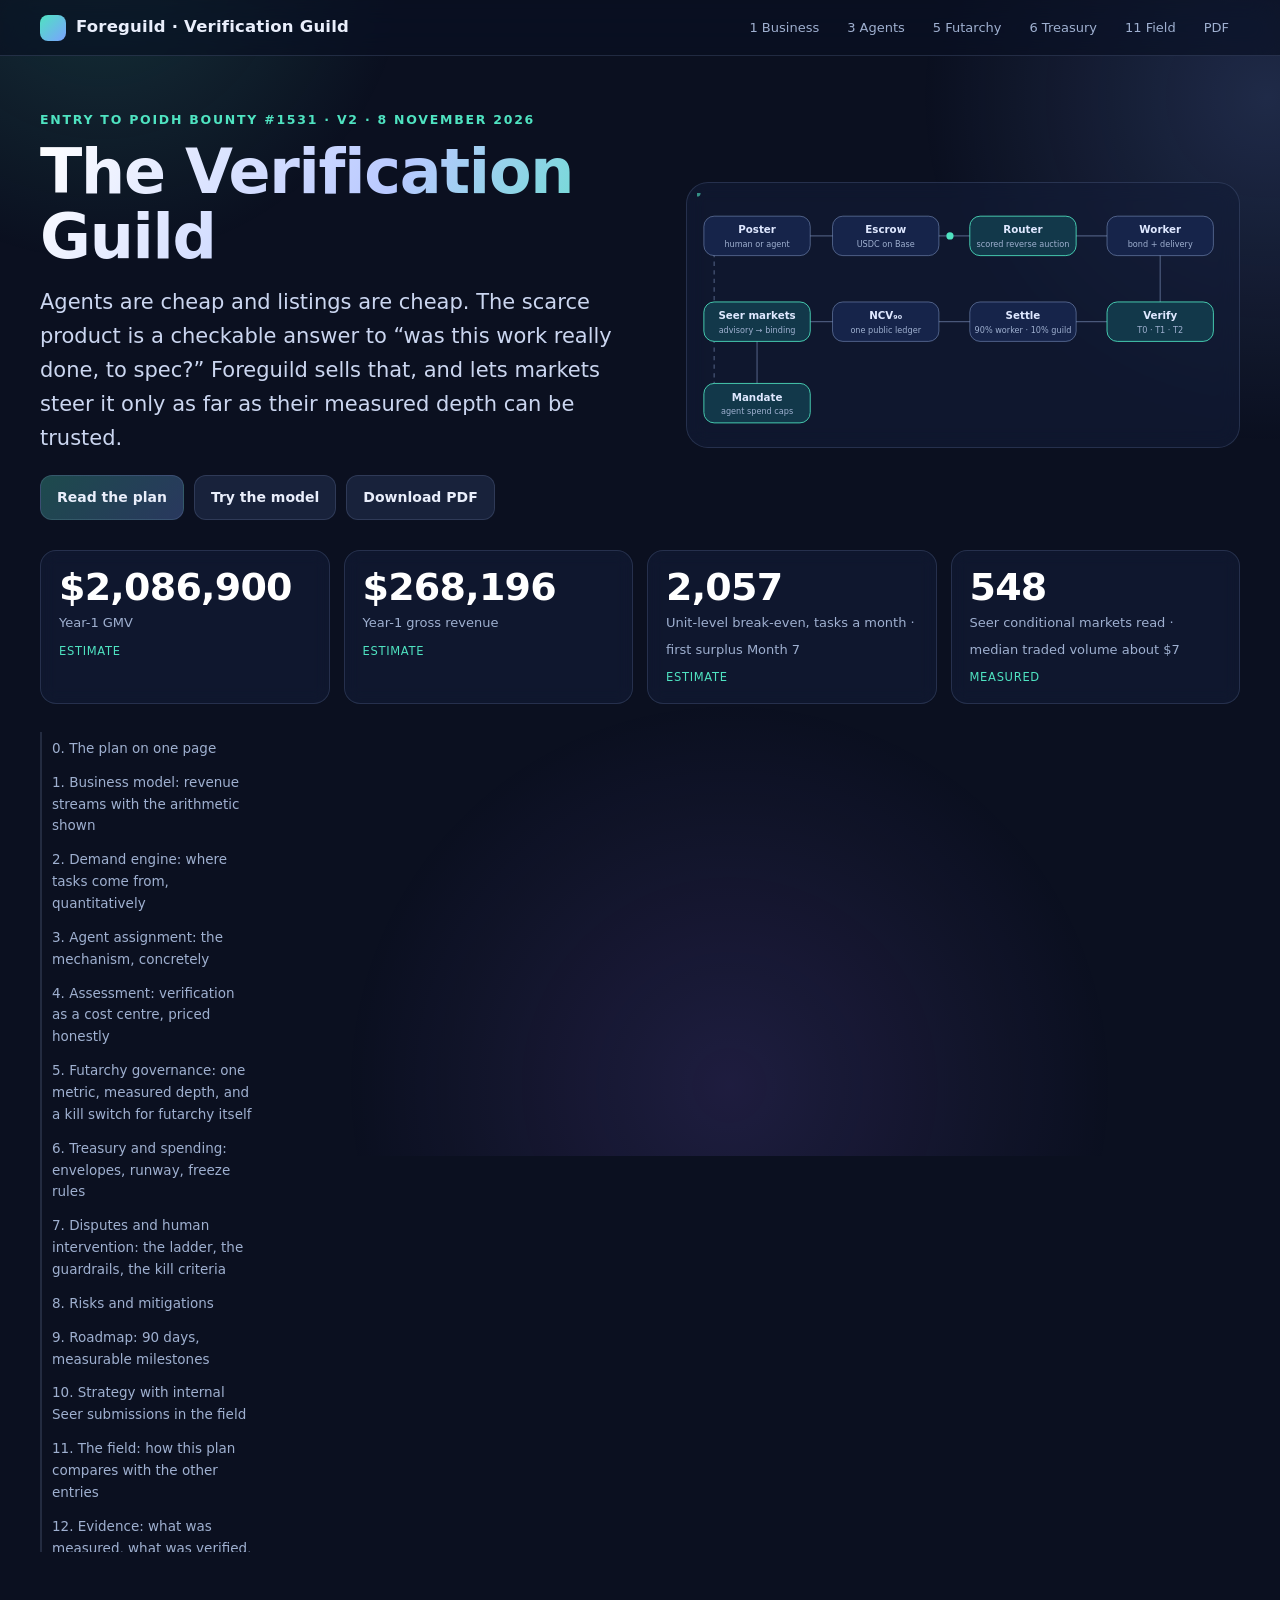
==== commit 1760f549: "poidh base/1531: add the author's own bounty record (12.4) to the v2 plan Co-Authored-By: Claude Son" ====
--- a/poidh-1531-foreguild-operating-plan/index.html
+++ b/poidh-1531-foreguild-operating-plan/index.html
@@ -92,7 +92,7 @@
 <p><strong>How revenue is generated.</strong> The 10% settlement take is the toll; verification is the product (assurance, harness royalties, verified-delivery API, buyer console). Governance trading is explicitly not a revenue line.</p>
 <p class="lead-note"><strong>Headline numbers</strong> <span class="tag tag-estimate">ESTIMATE</span> (computed by <code>model.py</code>; the four cards above the text show the same figures):</p><div class="table-wrap" tabindex="0"><table><thead><tr><th scope="col">Year 1 (base case)</th><th scope="col">Value</th></tr></thead><tbody><tr><td>Settled tasks</td><td>33,450</td></tr><tr><td>GMV (escrowed task value)</td><td>$2,086,900</td></tr><tr><td>Gross revenue</td><td>$268,196</td></tr><tr><td>Operating surplus</td><td>$47,437</td></tr><tr><td>Surplus after audit ($24,000)</td><td>$23,437</td></tr><tr><td>Break-even</td><td>First surplus month 7; unit-level 2,057 tasks a month at AOV $60 (before growth spend)</td></tr><tr><td>Capital to raise before Day 1</td><td>$104,700 ($72,000 opening cash on Day 31; base-case treasury never below $27,530)</td></tr><tr><td>Contribution per task at AOV $60</td><td>$5.59</td></tr><tr><td>LTV / CAC</td><td>6.1× (LTV $111.51 vs CAC $18.35; 4.3× if only 70% of tasks are attributed to acquired posters)</td></tr><tr><td>Lean case (20% of volume)</td><td>surplus −$63,873, cash trough $410</td></tr></tbody></table></div>
 <h3>What is new in version 2</h3>
-<ol><li><strong>Measured, not assumed, market depth.</strong> On 7 November 2026 (UTC) this plan read Seer's public market list itself: on Gnosis, 548 conditional markets, median traded volume about $7, only 5 above $10,000 <span class="tag tag-measured">MEASURED, §5.2</span>. Version 1 assumed 24 active traders and a $6,000 quorum per decision. Version 2 faces the number and answers with an advisory-first path and a <strong>depth-ladder cap</strong> on binding spend.</li><li><strong>Two corrections.</strong> The Upwork comparison in version 1 divided Marketplace revenue by total GSV; the reported 18.7% take rate uses Marketplace GSV (Appendix B). The bear and bull scenarios of version 1 could not be re-derived from their own stated inputs; version 2 recomputes them from <code>model.py</code> and publishes the differences.</li><li><strong>A lean case.</strong> Version 1 ramped to 6,600 tasks a month. The field's other plans assume 900 to 4,000. §6.3 adds a <em>committed-demand</em> case at 20% of the base volume and shows what the freeze rules do with it: it never breaks even, nearly exhausts the raise, and is stopped by the Month-3 kill signal at Day 120 with about 38% of the raise still in the treasury.</li><li><strong>Runnable artefacts.</strong> <code>model.py --check</code> verifies the 48 pinned figures quoted in the text; <code>demo/run_demo.py</code> runs the T0 harness, the mandate compiler and the enforcer; both are in the entry kit and in the page.</li><li><strong>An honest comparison with the 48 entries filed at the time of writing</strong> (§11), including what other entries do better than this one. Mechanisms adopted from other entries are credited where used and listed in §11.</li></ol></section><section class="chapter reveal" id="c01"><h2>1. Business model: revenue streams with the arithmetic shown</h2>
+<ol><li><strong>Measured, not assumed, market depth.</strong> On 7 November 2026 (UTC) this plan read Seer's public market list itself: on Gnosis, 548 conditional markets, median traded volume about $7, only 5 above $10,000 <span class="tag tag-measured">MEASURED, §5.2</span>. Version 1 assumed 24 active traders and a $6,000 quorum per decision. Version 2 faces the number and answers with an advisory-first path and a <strong>depth-ladder cap</strong> on binding spend.</li><li><strong>Two corrections.</strong> The Upwork comparison in version 1 divided Marketplace revenue by total GSV; the reported 18.7% take rate uses Marketplace GSV (Appendix B). The bear and bull scenarios of version 1 could not be re-derived from their own stated inputs; version 2 recomputes them from <code>model.py</code> and publishes the differences.</li><li><strong>A lean case.</strong> Version 1 ramped to 6,600 tasks a month. The field's other plans assume 900 to 4,000. §6.3 adds a <em>committed-demand</em> case at 20% of the base volume and shows what the freeze rules do with it: it never breaks even, nearly exhausts the raise, and is stopped by the Month-3 kill signal at Day 120 with about 38% of the raise still in the treasury.</li><li><strong>Runnable artefacts.</strong> <code>model.py --check</code> verifies the 48 pinned figures quoted in the text; <code>demo/run_demo.py</code> runs the T0 harness, the mandate compiler and the enforcer; both are in the entry kit and in the page.</li><li><strong>The author's own bounty record.</strong> Ten real poidh claims, with pool, number of rival claims and outcome as read from the poidh API on 8 November 2026 (§12.4): one won, two lost, one bounty cancelled after delivery, six still undecided. It is evidence about winner-take-all demand and latency, not about Foreguild revenue.</li><li><strong>An honest comparison with the 48 entries filed at the time of writing</strong> (§11), including what other entries do better than this one. Mechanisms adopted from other entries are credited where used and listed in §11.</li></ol></section><section class="chapter reveal" id="c01"><h2>1. Business model: revenue streams with the arithmetic shown</h2>
 <h3>1.1 The unit: one settled task</h3>
 <p>All unit economics are built from one settled task at a reference average order value (AOV) of <strong>$60</strong> <span class="tag tag-assumption">ASSUMPTION: Year-1 average AOV is $62.39; $60 is the reference case for sensitivity</span>. Every line is shown; nothing is a plug figure.</p>
 <div class="table-wrap" tabindex="0"><table><thead><tr><th scope="col">Line</th><th scope="col">Calculation</th><th scope="col" class=r>Per task</th></tr></thead><tbody><tr><td>Escrowed task value (AOV)</td><td><span class="tag tag-assumption">ASSUMPTION</span></td><td class=num>$60.00</td></tr><tr><td>Settlement take, 10%</td><td>10% × $60</td><td class=num>+$6.00</td></tr><tr><td>Assurance fee (expected)</td><td>45% attach × 4% × $60</td><td class=num>+$1.08</td></tr><tr><td>Assurance claims (expected)</td><td>50% loss ratio × $1.08</td><td class=num>−$0.54</td></tr><tr><td>Verification cost (blended)</td><td>56% × $0.05 + 34% × $0.80 + 10% × $5.00</td><td class=num>−$0.80</td></tr><tr><td>Gas / settlement</td><td>Base L2, per task</td><td class=num>−$0.05</td></tr><tr><td>Dispute provision</td><td>2.5% dispute rate × about $4</td><td class=num>−$0.10</td></tr><tr><td><strong>Contribution per task</strong></td><td></td><td class=num><strong>+$5.59</strong></td></tr></tbody></table></div>
@@ -296,7 +296,12 @@
 <p>Figures taken from other entries (for example the rubric back-test in §4.1, which entry 9477 itself describes as a consistency check on the same history) are labelled as reported by those entries and were not re-run here.</p>
 <h3>12.3 Runnable artefacts</h3>
 <ul><li><strong><code>model.py</code></strong>: one model behind the ledger, scenarios, unit economics and depth-ladder numbers; <code>--check</code> exits 0 only if every pinned figure matches.</li><li><strong><code>demo/run_demo.py</code></strong>: a deterministic local demo, no network, no funds. It shows (1) a T0 harness that rejects a bad dataset-dedup task and accepts a good one, (2) a mandate compiler that turns a <em>passed</em> proposal into the fixed schema of §5.9 and refuses a proposal that has not passed, and (3) an enforcer that allows or blocks four jobs against the active mandate (category, daily cap, ticket cap). Its output is committed in <code>demo/captured-output.txt</code>.</li><li><strong>This page</strong>: the calculators, the ledger and the mandate demo run in the browser from the same formulas; a parity test compares the browser code with <code>model.py</code>.</li></ul>
-<p><strong>What none of this proves.</strong> The demo is not an on-chain contract and moves no funds; it is not T1 or T2 verification; the model's inputs are assumptions, not observed demand. The depth measurement is a snapshot of one public API on one day.</p></section><section class="chapter reveal" id="c13"><h2>Appendix A: facts, assumptions and how each could be wrong</h2>
+<p><strong>What none of this proves.</strong> The demo is not an on-chain contract and moves no funds; it is not T1 or T2 verification; the model's inputs are assumptions, not observed demand. The depth measurement is a snapshot of one public API on one day.</p>
+<h3>12.4 The author's own bounty record: ten real claims</h3>
+<p>Before proposing a market for verified work, the author worked the demand side of the existing ones. Pools, rival-claim counts and outcomes below were read from the poidh API on 8 November 2026 <span class="tag tag-measured">MEASURED</span>; claim numbers can be looked up on poidh, and the table is also in <code>data/own_bounty_record_2026-11-08.json</code>. USD values use poidh's quoted ETH price of that day.</p>
+<div class="table-wrap" tabindex="0"><table><thead><tr><th scope="col">Bounty</th><th scope="col" class=r>Claim</th><th scope="col" class=r>Pool</th><th scope="col" class=r>Rival claims on it</th><th scope="col">State on 8 Nov</th><th scope="col" class=r>Pool ÷ claims</th></tr></thead><tbody><tr><td>base/1512</td><td class=num>9306</td><td class=num>$4.47</td><td class=num>15</td><td>decided, <strong>lost</strong> (winner 9162)</td><td class=num>$0.30</td></tr><tr><td>base/1513</td><td class=num>9307</td><td class=num>$2.23</td><td class=num>17</td><td>decided, <strong>lost</strong> (winner 9131)</td><td class=num>$0.13</td></tr><tr><td>arbitrum/339</td><td class=num>1160</td><td class=num>$2.23</td><td class=num>12</td><td>decided, <strong>won</strong> (0.000975 ETH credited)</td><td class=num>$0.19</td></tr><tr><td>base/1510</td><td class=num>9308</td><td class=num>$4.47</td><td class=num>22</td><td>open, no decision after 13 days</td><td class=num>$0.20</td></tr><tr><td>base/1515</td><td class=num>9309</td><td class=num>$33.50</td><td class=num>25</td><td>open, 11 days</td><td class=num>$1.34</td></tr><tr><td>base/1520</td><td class=num>9310</td><td class=num>$35.73</td><td class=num>28</td><td>open, 9 days</td><td class=num>$1.28</td></tr><tr><td>base/1525</td><td class=num>9311</td><td class=num>$60.97</td><td class=num>8</td><td><strong>cancelled by the poster</strong> after the claim was filed; no winner</td><td class=num>$7.62</td></tr><tr><td>base/1519</td><td class=num>9315</td><td class=num>$15.41</td><td class=num>10</td><td>open, 9 days</td><td class=num>$1.54</td></tr><tr><td>base/1093</td><td class=num>9317</td><td class=num>$27.92</td><td class=num>6</td><td>open</td><td class=num>$4.65</td></tr><tr><td>mainnet/45</td><td class=num>401</td><td class=num>$502.47</td><td class=num>2</td><td>open, 4 days</td><td class=num>$251.24</td></tr></tbody></table></div>
+<p>Ten bounties, $689 of pools, 14.5 rival claims per bounty on average. Of the four that have closed, one paid the author, two paid someone else and one was cancelled with the work delivered. Six are undecided, four of them after nine days or more.</p>
+<p><strong>What this does and does not show.</strong> It supports four design choices of this plan: (1) with 6 to 28 claims on pools of $2 to $61, the pool divided by the number of claims is $0.13 to $7.62, which is why §3 prices expected cost of failure and routes by score, not by who is first; (2) a poster can cancel after delivery (base/1525), which is why escrow is locked at posting and acceptance follows the harness and the dispute ladder, not the poster's discretion (§7.1); (3) four undecided bounties have waited 9 to 13 days, which is why the Priority tier buys latency (§3.4) and the first public board is limited to categories whose acceptance can be checked by a harness; (4) the one large pool in the sample ($502) drew only 2 claims, so a large pool alone does not guarantee a crowded field; one observation, no cause is claimed. It does <strong>not</strong> show Foreguild revenue, a take rate, or demand from paying buyers: these bounties are posted by others, the sample is ten, and the win rate (1 of 3 decided) is too small to estimate anything. Compute and time cost per claim were not tabulated. Entry 9457 publishes a task-level ledger with hours and net per task; this table reports outcomes only.</p></section><section class="chapter reveal" id="c13"><h2>Appendix A: facts, assumptions and how each could be wrong</h2>
 <div class="table-wrap" tabindex="0"><table><thead><tr><th scope="col">Assumption</th><th scope="col">Value</th><th scope="col">Wrong if… (early-warning sign)</th></tr></thead><tbody><tr><td>AOV ramp $48 → $68</td><td>Year-1 average $62.39</td><td>Realised AOV &lt;$40 for 2 months → §4.4 mitigations fire</td></tr><tr><td>Take rate 10%</td><td>Band 7–14%</td><td>The price experiment (§1.4) shows volume elasticity above 1 → Class A market</td></tr><tr><td>Verification $0.80 a task</td><td>Mix 56/34/10</td><td>Blended cost &gt;$3.00 for 2 weeks → §4.4 tripwire</td></tr><tr><td>24 active traders, $120 median stake</td><td>§5.7</td><td>&lt;12 unique traders per market for 3 markets → tournament doubles; <strong>today's measured depth is far lower (§5.2), which is why authority is capped by depth</strong></td></tr><tr><td>Blended CAC $18.35</td><td>1,755 posters</td><td>Agent-channel CAC &gt;$15 → blended CAC $22.20, LTV/CAC 5.0× (3.5× if only 70% of tasks are attributed to acquired posters)</td></tr><tr><td>Capital raise $104,700</td><td>$72,000 opening cash on Day 31</td><td>A raise smaller by more than $2,530 breaches the $25,000 floor in Month 6 (the base trough is $27,530)</td></tr><tr><td>Harness royalties $10,000</td><td>about 33,000 checks</td><td>Zero harness → surplus $37,437, break-even still Month 7</td></tr><tr><td>Assurance attach 45%, loss 50%</td><td>Net +$0.54 a task</td><td>Loss ratio &gt;65% in 30 days → repricing market</td></tr><tr><td>Volume ramp 400 → 6,600 tasks a month</td><td>33,450 in Year 1</td><td>Realised volume at a fifth of plan → the lean case (§6.3)</td></tr><tr><td>75% of tasks human-posted</td><td>channel mix</td><td>Below 60% at Day 90 fails the Day-90 gate; below 50% for two cycles raises the revenue-honesty alarm</td></tr></tbody></table></div>
 <p><strong>What this plan does not know:</strong> who won the Foreguild naming contest; whether Seer is formally Foreguild's sponsor; whether Foreguild will run on Base (proposed, not stated); the true size of Seer's own backlog.</p>
 <h2>Appendix B: sources</h2>
